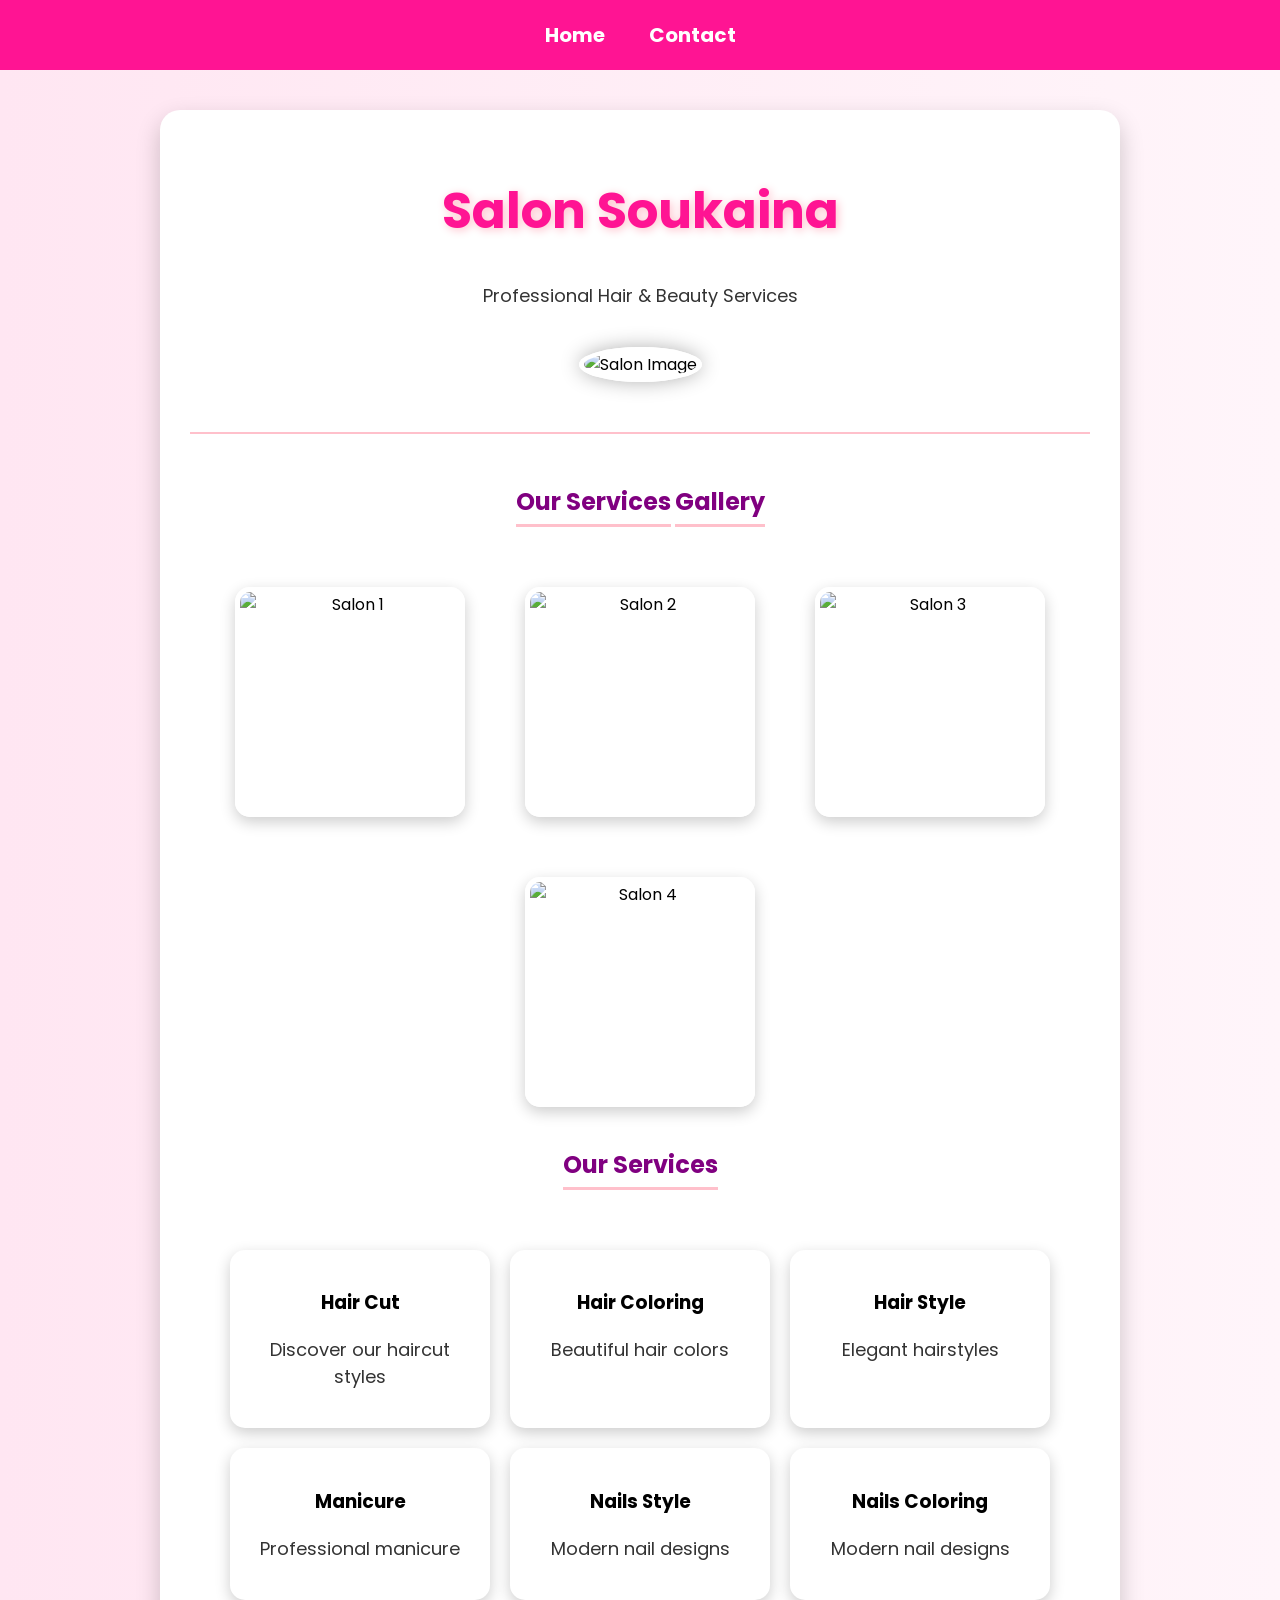
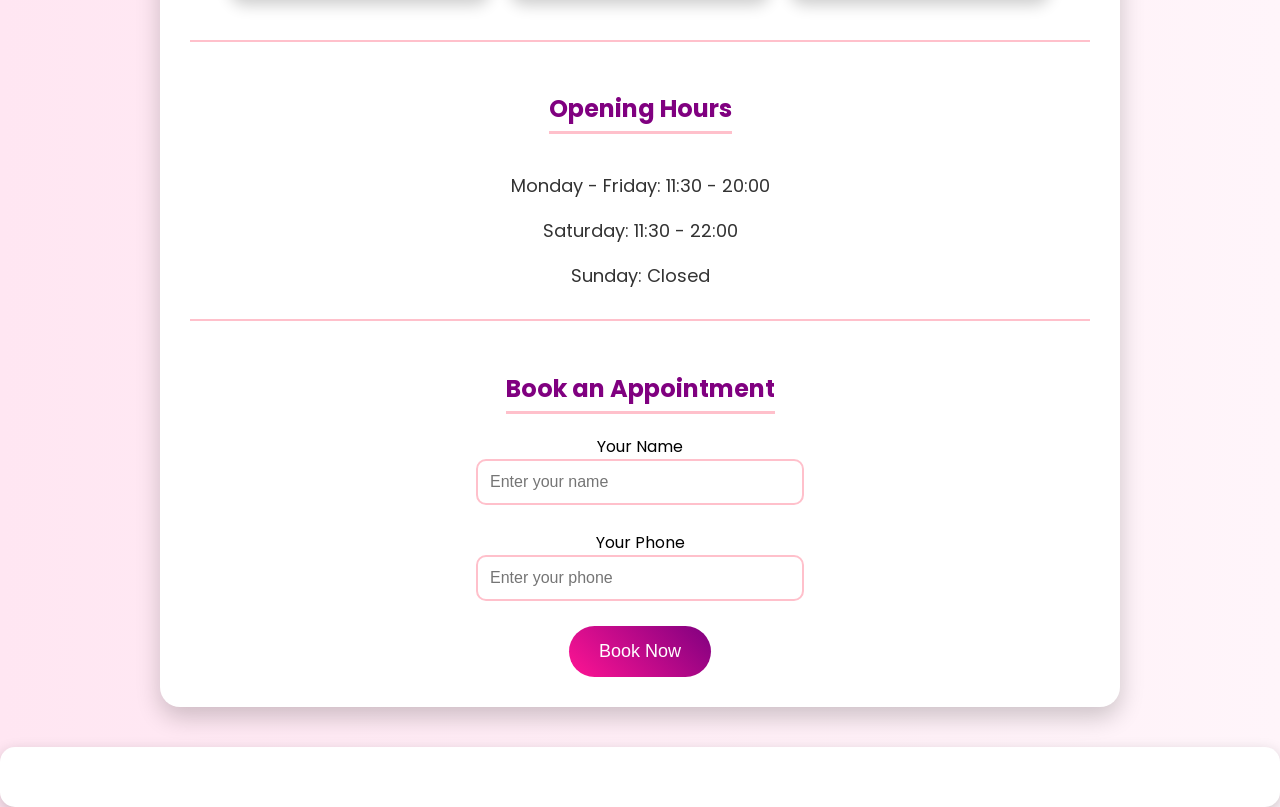
==== index.html @ 58561a9f "Add files via upload" ====
<!DOCTYPE html>
<html lang="en">
<head>
    <meta charset="UTF-8">
    <meta name="viewport" content="width=device-width, initial-scale=1.0">
    <title>Salon Soukaina</title>

    <link rel="stylesheet" href="style.css">

    <link rel="preconnect" href="https://fonts.googleapis.com">
    <link rel="preconnect" href="https://fonts.gstatic.com" crossorigin>
    <link href="https://fonts.googleapis.com/css2?family=Poppins:wght@300;400;700&display=swap" rel="stylesheet">
</head>

<body>

    <nav>
        <a href="#Home">Home</a>
        <a href="#contact">Contact</a>
    </nav>

    <div class="container">

        <h1>Salon Soukaina</h1>

        <p>Professional Hair & Beauty Services</p>

        <img src="salon.jpg" alt="Salon Image">

        <hr>

        <h2>Our Services</h2>

        <h2>Gallery</h2>

        <div class="gallery">
    <img src="images/salon1.jpg" alt="Salon 1">
    <img src="images/salon2.jpg" alt="Salon 2">
    <img src="images/salon3.jpg" alt="Salon 3">
    <img src="images/salon4.jpg" alt="Salon 4">
        </div>

<h2 id="services">Our Services</h2>

<div class="services">

<a href="haircut.html" class="card">
<h3>Hair Cut</h3>
<p>Discover our haircut styles</p>
</a>

<a href="coloring.html" class="card">
<h3>Hair Coloring</h3>
<p>Beautiful hair colors</p>
</a>

<a href="hairstyle.html" class="card">
<h3>Hair Style</h3>
<p>Elegant hairstyles</p>
</a>

<a href="manicure.html" class="card">
<h3>Manicure</h3>
<p>Professional manicure</p>
</a>

<a href="nails.html" class="card">
<h3>Nails Style</h3>
<p>Modern nail designs</p>
</a>

<a href="nails.html" class="card">
<h3>Nails Coloring</h3>
<p>Modern nail designs</p>
</a>

</div>

        <hr>

        <h2>Opening Hours</h2>

        <p>Monday - Friday: 11:30 - 20:00</p>
        <p>Saturday: 11:30 - 22:00</p>
        <p>Sunday: Closed</p>

        <hr>

        <h2>Book an Appointment</h2>

        <form>

            <label>Your Name</label><br>
            <input type="text" placeholder="Enter your name" required><br><br>

            <label>Your Phone</label><br>
            <input type="tel" placeholder="Enter your phone" required><br><br>

            <input type="submit" value="Book Now">

        </form>

    </div>

    <section id="contact">

    </div>

</body>
</html>
---- style.css ----
body{
    margin:0;
    background:linear-gradient(to right,#ffe6f2,#fff5fa);
    font-family:'Poppins',sans-serif;
    text-align:center;
}

nav{
    background:deeppink;
    padding:20px;
}

nav a{
    color:white;
    text-decoration:none;
    margin:20px;
    font-size:20px;
    font-weight:bold;
    transition:0.3s;
}

nav a:hover{
    color:yellow;
}

.container{
    width:80%;
    max-width:900px;
    margin:40px auto;
    background:white;
    padding:30px;
    border-radius:20px;
    box-shadow:0 10px 25px rgba(0,0,0,.2);
    animation:fade 1s ease;
}

h1{
    color:deeppink;
    font-size:50px;
    text-shadow:2px 2px 10px pink;
}

h2{
    color:purple;
    border-bottom:3px solid pink;
    display:inline-block;
    padding-bottom:5px;
}

p{
    color:#333;
    font-size:18px;
}

img{
    width:260px;
    border-radius:50%;
    border:5px solid white;
    box-shadow:0 0 20px rgba(0,0,0,.3);
    margin:20px;
}

input[type=text],
input[type=tel]{
    width:300px;
    padding:12px;
    border:2px solid pink;
    border-radius:10px;
    font-size:16px;
    outline:none;
    transition:.3s;
}

input[type=text]:focus,
input[type=tel]:focus{
    border-color:deeppink;
    box-shadow:0 0 12px pink;
}

input[type=submit]{
    background:linear-gradient(45deg,deeppink,purple);
    color:white;
    border:none;
    padding:15px 30px;
    border-radius:30px;
    font-size:18px;
    cursor:pointer;
    transition:.3s;
}

input[type=submit]:hover{
    transform:scale(1.08);
    box-shadow:0 0 20px hotpink;
}

footer{
    background:#222;
    color:white;
    padding:20px;
    margin-top:40px;
}

hr{
    border:0;
    height:2px;
    background:pink;
    margin:30px 0;
}

@keyframes fade{
    from{
        opacity:0;
        transform:translateY(30px);
    }
    to{
        opacity:1;
        transform:translateY(0);
    }
}

.gallery{
    display:flex;
    justify-content:center;
    flex-wrap:wrap;
    gap:20px;
    margin-top:20px;
}

.gallery img{
    width:220px;
    height:220px;
    object-fit:cover;
    border-radius:15px;
    box-shadow:0 5px 15px rgba(0,0,0,.2);
    transition:0.4s;
}

.gallery img:hover{
    transform:scale(1.08);
    box-shadow:0 10px 25px hotpink;
}

#contact{
    background:white;
    margin-top:40px;
    padding:30px;
    border-radius:15px;
    box-shadow:0 5px 15px rgba(0,0,0,.2);
}

#contact p{
    font-size:20px;
    margin:10px;
}

.services{
display:flex;
justify-content:center;
gap:20px;
flex-wrap:wrap;
margin:40px;
}

.card{
width:220px;
background:white;
padding:20px;
border-radius:15px;
text-decoration:none;
color:black;
box-shadow:0 5px 15px rgba(0,0,0,.2);
transition:.3s;
}

.card:hover{
background:deeppink;
color:white;
transform:scale(1.05);
}

.social{
    text-align:center;
    margin:30px 0;
}

.social a{
    display:inline-block;
    margin:10px;
    padding:12px 25px;
    color:white;
    text-decoration:none;
    font-size:18px;
    font-weight:bold;
    border-radius:30px;
    transition:0.3s;
}

.instagram{
    background:#E1306C;
}

.tiktok{
    background:#000;
}

.social a:hover{
    transform:scale(1.08);
    opacity:0.9;
}
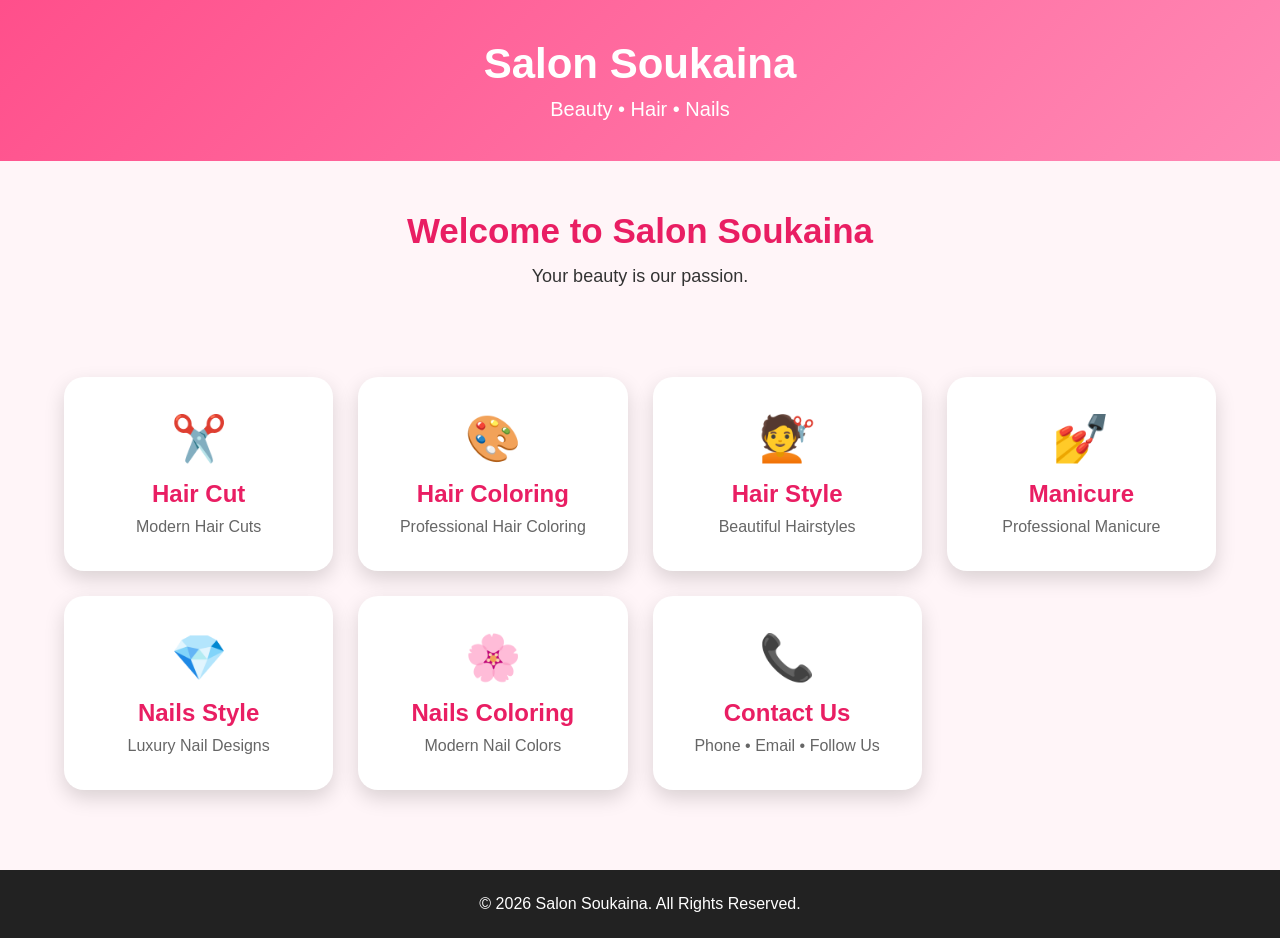
==== commit 7ef0e1d9: "Add files via upload" ====
--- a/index.html
+++ b/index.html
@@ -6,106 +6,69 @@
     <title>Salon Soukaina</title>
 
     <link rel="stylesheet" href="style.css">
-
-    <link rel="preconnect" href="https://fonts.googleapis.com">
-    <link rel="preconnect" href="https://fonts.gstatic.com" crossorigin>
-    <link href="https://fonts.googleapis.com/css2?family=Poppins:wght@300;400;700&display=swap" rel="stylesheet">
 </head>
 
 <body>
 
-    <nav>
-        <a href="#Home">Home</a>
-        <a href="#contact">Contact</a>
-    </nav>
+<header>
+    <h1>Salon Soukaina</h1>
+    <p>Beauty • Hair • Nails</p>
+</header>
 
-    <div class="container">
+<section class="hero">
+    <h2>Welcome to Salon Soukaina</h2>
+    <p>Your beauty is our passion.</p>
+</section>
 
-        <h1>Salon Soukaina</h1>
+<section class="services">
 
-        <p>Professional Hair & Beauty Services</p>
+    <a href="haircut.html" class="card">
+        ✂️
+        <h3>Hair Cut</h3>
+        <p>Modern Hair Cuts</p>
+    </a>
 
-        <img src="salon.jpg" alt="Salon Image">
+    <a href="coloring.html" class="card">
+        🎨
+        <h3>Hair Coloring</h3>
+        <p>Professional Hair Coloring</p>
+    </a>
 
-        <hr>
+    <a href="hairstyle.html" class="card">
+        💇
+        <h3>Hair Style</h3>
+        <p>Beautiful Hairstyles</p>
+    </a>
 
-        <h2>Our Services</h2>
+    <a href="manicure.html" class="card">
+        💅
+        <h3>Manicure</h3>
+        <p>Professional Manicure</p>
+    </a>
 
-        <h2>Gallery</h2>
+    <a href="nails.html" class="card">
+        💎
+        <h3>Nails Style</h3>
+        <p>Luxury Nail Designs</p>
+    </a>
 
-        <div class="gallery">
-    <img src="images/salon1.jpg" alt="Salon 1">
-    <img src="images/salon2.jpg" alt="Salon 2">
-    <img src="images/salon3.jpg" alt="Salon 3">
-    <img src="images/salon4.jpg" alt="Salon 4">
-        </div>
+    <a href="nailscoloring.html" class="card">
+        🌸
+        <h3>Nails Coloring</h3>
+        <p>Modern Nail Colors</p>
+    </a>
 
-<h2 id="services">Our Services</h2>
+    <a href="contact.html" class="card">
+        📞
+        <h3>Contact Us</h3>
+        <p>Phone • Email • Follow Us</p>
+    </a>
 
-<div class="services">
+</section>
 
-<a href="haircut.html" class="card">
-<h3>Hair Cut</h3>
-<p>Discover our haircut styles</p>
-</a>
-
-<a href="coloring.html" class="card">
-<h3>Hair Coloring</h3>
-<p>Beautiful hair colors</p>
-</a>
-
-<a href="hairstyle.html" class="card">
-<h3>Hair Style</h3>
-<p>Elegant hairstyles</p>
-</a>
-
-<a href="manicure.html" class="card">
-<h3>Manicure</h3>
-<p>Professional manicure</p>
-</a>
-
-<a href="nails.html" class="card">
-<h3>Nails Style</h3>
-<p>Modern nail designs</p>
-</a>
-
-<a href="nails.html" class="card">
-<h3>Nails Coloring</h3>
-<p>Modern nail designs</p>
-</a>
-
-</div>
-
-        <hr>
-
-        <h2>Opening Hours</h2>
-
-        <p>Monday - Friday: 11:30 - 20:00</p>
-        <p>Saturday: 11:30 - 22:00</p>
-        <p>Sunday: Closed</p>
-
-        <hr>
-
-        <h2>Book an Appointment</h2>
-
-        <form>
-
-            <label>Your Name</label><br>
-            <input type="text" placeholder="Enter your name" required><br><br>
-
-            <label>Your Phone</label><br>
-            <input type="tel" placeholder="Enter your phone" required><br><br>
-
-            <input type="submit" value="Book Now">
-
-        </form>
-
-    </div>
-
-    <section id="contact">
-
-    </div>
+<footer>
+    <p>© 2026 Salon Soukaina. All Rights Reserved.</p>
+</footer>
 
 </body>
-</html>
-    
+</html>
--- a/style.css
+++ b/style.css
@@ -1,209 +1,255 @@
+/* ===== RESET ===== */
+
+*{
+    margin:0;
+    padding:0;
+    box-sizing:border-box;
+}
+
+/* ===== BODY ===== */
+
 body{
-    margin:0;
-    background:linear-gradient(to right,#ffe6f2,#fff5fa);
-    font-family:'Poppins',sans-serif;
-    text-align:center;
-}
-
-nav{
-    background:deeppink;
-    padding:20px;
-}
-
-nav a{
+    font-family:Arial, Helvetica, sans-serif;
+    background:#fff5f8;
+    color:#333;
+}
+
+/* ===== HEADER ===== */
+
+header{
+    background:linear-gradient(135deg,#ff4f8b,#ff89b5);
     color:white;
+    text-align:center;
+    padding:40px 20px;
+}
+
+header h1{
+    font-size:42px;
+}
+
+header p{
+    margin-top:10px;
+    font-size:20px;
+}
+
+/* ===== HERO ===== */
+
+.hero{
+    text-align:center;
+    padding:50px 20px;
+}
+
+.hero h2{
+    color:#e91e63;
+    font-size:35px;
+    margin-bottom:15px;
+}
+
+.hero p{
+    font-size:18px;
+}
+
+/* ===== SERVICES ===== */
+
+.services{
+    width:90%;
+    max-width:1200px;
+    margin:auto;
+
+    display:grid;
+    grid-template-columns:repeat(auto-fit,minmax(250px,1fr));
+    gap:25px;
+
+    padding:40px 0;
+}
+
+/* ===== CARD ===== */
+
+.card{
+
+    background:white;
+
     text-decoration:none;
-    margin:20px;
-    font-size:20px;
-    font-weight:bold;
-    transition:0.3s;
-}
-
-nav a:hover{
-    color:yellow;
-}
-
-.container{
-    width:80%;
-    max-width:900px;
+
+    color:#333;
+
+    border-radius:20px;
+
+    padding:35px 20px;
+
+    text-align:center;
+
+    box-shadow:0 8px 20px rgba(0,0,0,.15);
+
+    transition:.35s;
+}
+
+.card:hover{
+
+    transform:translateY(-8px);
+
+    box-shadow:0 15px 30px rgba(0,0,0,.25);
+
+}
+
+.card h3{
+
+    margin-top:15px;
+
+    color:#e91e63;
+
+    font-size:24px;
+
+}
+
+.card p{
+
+    margin-top:10px;
+
+    color:#666;
+
+    font-size:16px;
+
+}
+
+/* Emoji */
+
+.card{
+
+    font-size:45px;
+
+}
+
+/* ===== BUTTON ===== */
+
+.button{
+
+    display:inline-block;
+
+    background:#e91e63;
+
+    color:white;
+
+    padding:15px 30px;
+
+    border-radius:10px;
+
+    text-decoration:none;
+
+    transition:.3s;
+
+}
+
+.button:hover{
+
+    background:#c2185b;
+
+}
+
+/* ===== FOOTER ===== */
+
+footer{
+
+    background:#222;
+
+    color:white;
+
+    text-align:center;
+
+    padding:25px;
+
+    margin-top:40px;
+
+}
+
+/* ===== GALLERY ===== */
+
+.gallery{
+
+    width:90%;
+
     margin:40px auto;
-    background:white;
-    padding:30px;
-    border-radius:20px;
-    box-shadow:0 10px 25px rgba(0,0,0,.2);
-    animation:fade 1s ease;
-}
-
-h1{
-    color:deeppink;
-    font-size:50px;
-    text-shadow:2px 2px 10px pink;
-}
-
-h2{
-    color:purple;
-    border-bottom:3px solid pink;
-    display:inline-block;
-    padding-bottom:5px;
-}
-
-p{
-    color:#333;
-    font-size:18px;
-}
-
-img{
-    width:260px;
-    border-radius:50%;
-    border:5px solid white;
-    box-shadow:0 0 20px rgba(0,0,0,.3);
-    margin:20px;
-}
-
-input[type=text],
-input[type=tel]{
-    width:300px;
-    padding:12px;
-    border:2px solid pink;
-    border-radius:10px;
-    font-size:16px;
-    outline:none;
+
+    display:grid;
+
+    grid-template-columns:repeat(auto-fit,minmax(250px,1fr));
+
+    gap:20px;
+
+}
+
+.gallery img{
+
+    width:100%;
+
+    height:280px;
+
+    object-fit:cover;
+
+    border-radius:15px;
+
+    box-shadow:0 5px 15px rgba(0,0,0,.2);
+
     transition:.3s;
-}
-
-input[type=text]:focus,
-input[type=tel]:focus{
-    border-color:deeppink;
-    box-shadow:0 0 12px pink;
-}
-
-input[type=submit]{
-    background:linear-gradient(45deg,deeppink,purple);
-    color:white;
-    border:none;
-    padding:15px 30px;
-    border-radius:30px;
-    font-size:18px;
-    cursor:pointer;
-    transition:.3s;
-}
-
-input[type=submit]:hover{
-    transform:scale(1.08);
-    box-shadow:0 0 20px hotpink;
-}
-
-footer{
-    background:#222;
-    color:white;
-    padding:20px;
-    margin-top:40px;
-}
-
-hr{
-    border:0;
-    height:2px;
-    background:pink;
-    margin:30px 0;
-}
-
-@keyframes fade{
-    from{
-        opacity:0;
-        transform:translateY(30px);
-    }
-    to{
-        opacity:1;
-        transform:translateY(0);
-    }
+
+}
+
+.gallery img:hover{
+
+    transform:scale(1.05);
+
+}
+
+/* ===== RESPONSIVE ===== */
+
+@media(max-width:768px){
+
+header h1{
+
+font-size:30px;
+
+}
+
+.hero h2{
+
+font-size:26px;
+
+}
+
+.hero p{
+
+font-size:16px;
+
+}
+
+.card{
+
+padding:25px 15px;
+
+}
+
+.card h3{
+
+font-size:20px;
+
+}
+
+.card{
+
+font-size:35px;
+
 }
 
 .gallery{
-    display:flex;
-    justify-content:center;
-    flex-wrap:wrap;
-    gap:20px;
-    margin-top:20px;
+
+grid-template-columns:1fr;
+
 }
 
 .gallery img{
-    width:220px;
-    height:220px;
-    object-fit:cover;
-    border-radius:15px;
-    box-shadow:0 5px 15px rgba(0,0,0,.2);
-    transition:0.4s;
-}
-
-.gallery img:hover{
-    transform:scale(1.08);
-    box-shadow:0 10px 25px hotpink;
-}
-
-#contact{
-    background:white;
-    margin-top:40px;
-    padding:30px;
-    border-radius:15px;
-    box-shadow:0 5px 15px rgba(0,0,0,.2);
-}
-
-#contact p{
-    font-size:20px;
-    margin:10px;
-}
-
-.services{
-display:flex;
-justify-content:center;
-gap:20px;
-flex-wrap:wrap;
-margin:40px;
-}
-
-.card{
-width:220px;
-background:white;
-padding:20px;
-border-radius:15px;
-text-decoration:none;
-color:black;
-box-shadow:0 5px 15px rgba(0,0,0,.2);
-transition:.3s;
-}
-
-.card:hover{
-background:deeppink;
-color:white;
-transform:scale(1.05);
-}
-
-.social{
-    text-align:center;
-    margin:30px 0;
-}
-
-.social a{
-    display:inline-block;
-    margin:10px;
-    padding:12px 25px;
-    color:white;
-    text-decoration:none;
-    font-size:18px;
-    font-weight:bold;
-    border-radius:30px;
-    transition:0.3s;
-}
-
-.instagram{
-    background:#E1306C;
-}
-
-.tiktok{
-    background:#000;
-}
-
-.social a:hover{
-    transform:scale(1.08);
-    opacity:0.9;
-}
+
+height:230px;
+
+}
+
+}
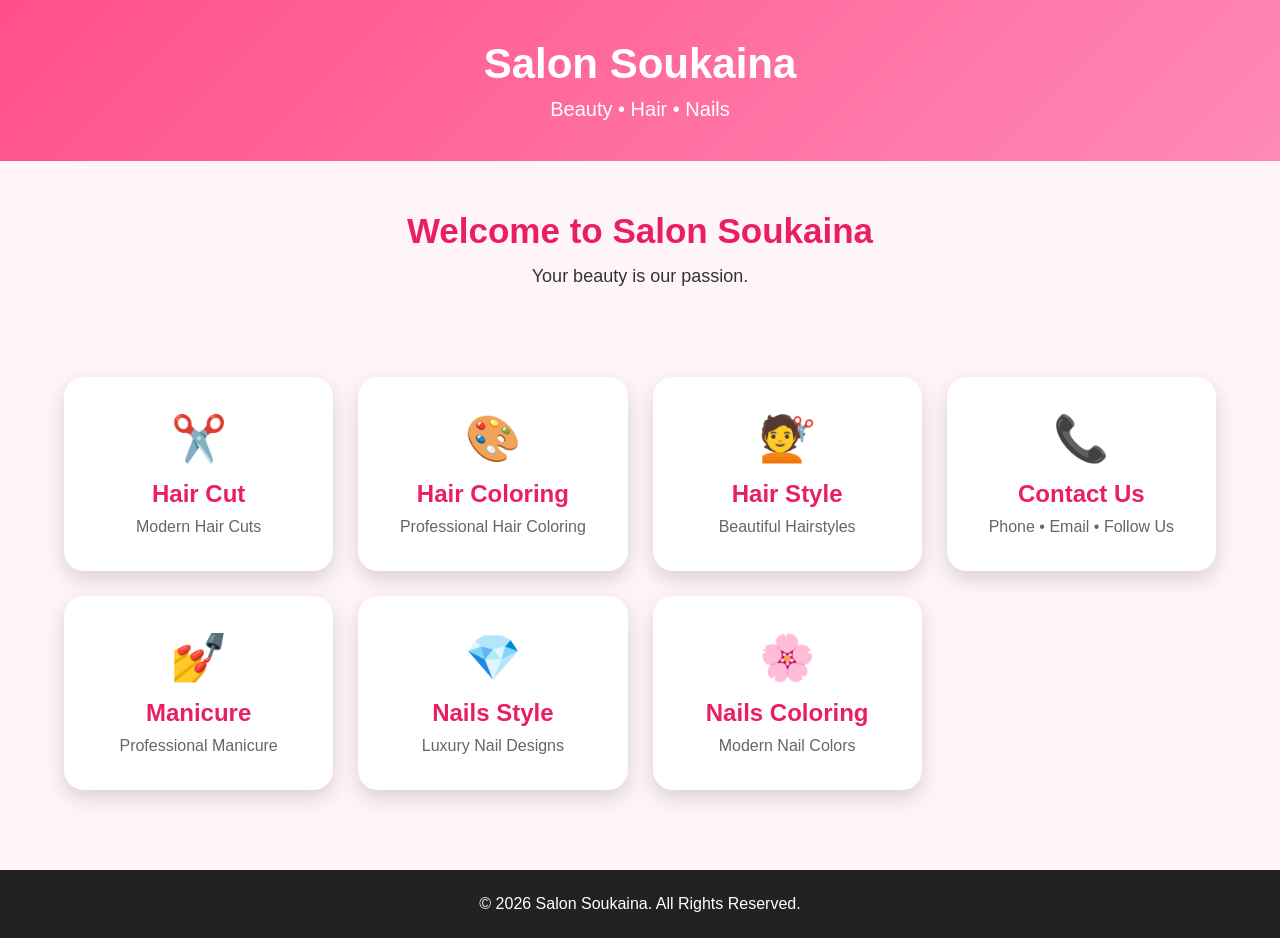
==== commit 2250c1f6: "Add files via upload" ====
--- a/index.html
+++ b/index.html
@@ -1,11 +1,11 @@
 <!DOCTYPE html>
 <html lang="en">
 <head>
-    <meta charset="UTF-8">
-    <meta name="viewport" content="width=device-width, initial-scale=1.0">
-    <title>Salon Soukaina</title>
+<meta charset="UTF-8">
+<meta name="viewport" content="width=device-width, initial-scale=1.0">
+<title>Salon Soukaina</title>
 
-    <link rel="stylesheet" href="style.css">
+<link rel="stylesheet" href="style.css">
 </head>
 
 <body>
@@ -22,47 +22,47 @@
 
 <section class="services">
 
-    <a href="haircut.html" class="card">
-        ✂️
-        <h3>Hair Cut</h3>
-        <p>Modern Hair Cuts</p>
-    </a>
+<a href="haircut.html" class="card">
+    ✂️
+    <h3>Hair Cut</h3>
+    <p>Modern Hair Cuts</p>
+</a>
 
-    <a href="coloring.html" class="card">
-        🎨
-        <h3>Hair Coloring</h3>
-        <p>Professional Hair Coloring</p>
-    </a>
+<a href="coloring.html" class="card">
+    🎨
+    <h3>Hair Coloring</h3>
+    <p>Professional Hair Coloring</p>
+</a>
 
-    <a href="hairstyle.html" class="card">
-        💇
-        <h3>Hair Style</h3>
-        <p>Beautiful Hairstyles</p>
-    </a>
+<a href="hairstyle.html" class="card">
+    💇
+    <h3>Hair Style</h3>
+    <p>Beautiful Hairstyles</p>
+</a>
 
-    <a href="manicure.html" class="card">
-        💅
-        <h3>Manicure</h3>
-        <p>Professional Manicure</p>
-    </a>
+<a href="contact.html" class="card">
+    📞
+    <h3>Contact Us</h3>
+    <p>Phone • Email • Follow Us</p>
+</a>
 
-    <a href="nails.html" class="card">
-        💎
-        <h3>Nails Style</h3>
-        <p>Luxury Nail Designs</p>
-    </a>
+<a href="manicure.html" class="card">
+    💅
+    <h3>Manicure</h3>
+    <p>Professional Manicure</p>
+</a>
 
-    <a href="nailscoloring.html" class="card">
-        🌸
-        <h3>Nails Coloring</h3>
-        <p>Modern Nail Colors</p>
-    </a>
+<a href="nails.html" class="card">
+    💎
+    <h3>Nails Style</h3>
+    <p>Luxury Nail Designs</p>
+</a>
 
-    <a href="contact.html" class="card">
-        📞
-        <h3>Contact Us</h3>
-        <p>Phone • Email • Follow Us</p>
-    </a>
+<a href="nailscoloring.html" class="card">
+    🌸
+    <h3>Nails Coloring</h3>
+    <p>Modern Nail Colors</p>
+</a>
 
 </section>
 
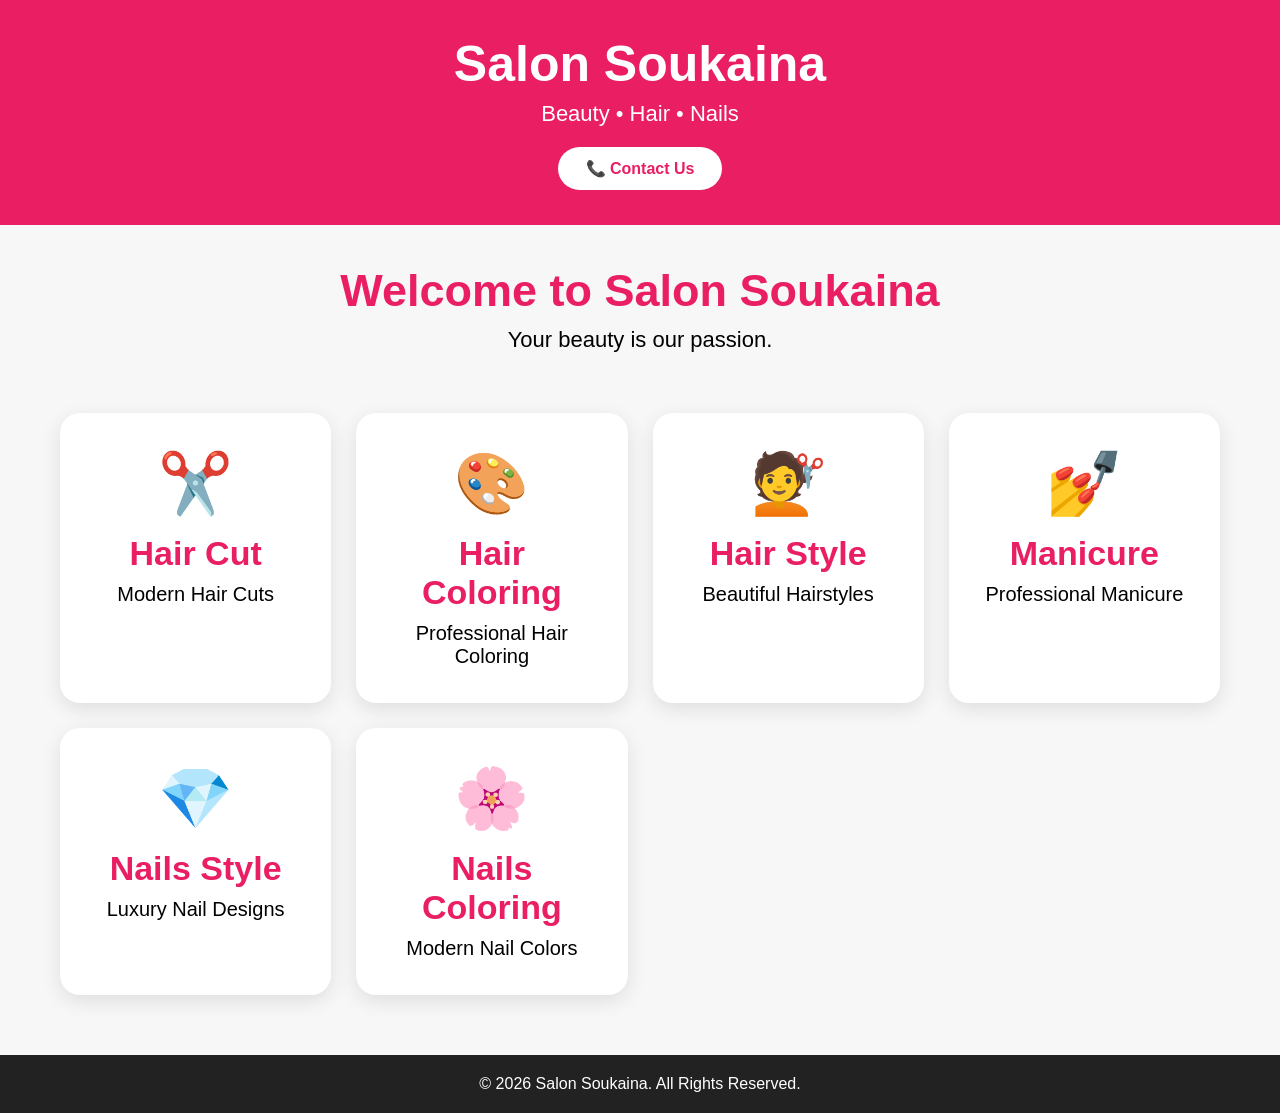
==== commit 03f5538e: "Add files via upload" ====
--- a/index.html
+++ b/index.html
@@ -3,71 +3,211 @@
 <head>
 <meta charset="UTF-8">
 <meta name="viewport" content="width=device-width, initial-scale=1.0">
+
 <title>Salon Soukaina</title>
 
-<link rel="stylesheet" href="style.css">
+<style>
+
+*{
+margin:0;
+padding:0;
+box-sizing:border-box;
+font-family:Arial,sans-serif;
+}
+
+body{
+background:#f7f7f7;
+}
+
+header{
+background:#e91e63;
+color:white;
+text-align:center;
+padding:35px 20px;
+}
+
+header h1{
+font-size:50px;
+}
+
+header p{
+font-size:22px;
+margin-top:8px;
+}
+
+.contact-btn{
+display:inline-block;
+margin-top:20px;
+padding:12px 28px;
+background:white;
+color:#e91e63;
+text-decoration:none;
+font-weight:bold;
+border-radius:30px;
+transition:.3s;
+}
+
+.contact-btn:hover{
+background:#ffe4ef;
+}
+
+.welcome{
+text-align:center;
+padding:40px 20px;
+}
+
+.welcome h2{
+font-size:45px;
+color:#e91e63;
+}
+
+.welcome p{
+margin-top:10px;
+font-size:22px;
+}
+
+.services{
+max-width:1200px;
+margin:auto;
+padding:20px;
+
+display:grid;
+grid-template-columns:repeat(auto-fit,minmax(250px,1fr));
+gap:25px;
+}
+
+.card{
+background:white;
+border-radius:20px;
+padding:35px;
+text-align:center;
+text-decoration:none;
+color:black;
+box-shadow:0 6px 20px rgba(0,0,0,.1);
+transition:.3s;
+}
+
+.card:hover{
+transform:translateY(-8px);
+}
+
+.icon{
+font-size:60px;
+margin-bottom:15px;
+}
+
+.card h3{
+color:#e91e63;
+font-size:34px;
+}
+
+.card p{
+margin-top:10px;
+font-size:20px;
+}
+
+footer{
+margin-top:40px;
+background:#222;
+color:white;
+text-align:center;
+padding:20px;
+}
+
+@media(max-width:700px){
+
+header h1{
+font-size:35px;
+}
+
+header p{
+font-size:18px;
+}
+
+.welcome h2{
+font-size:30px;
+}
+
+.card h3{
+font-size:25px;
+}
+
+.card p{
+font-size:17px;
+}
+
+}
+
+</style>
+
 </head>
 
 <body>
 
 <header>
-    <h1>Salon Soukaina</h1>
-    <p>Beauty • Hair • Nails</p>
+
+<h1>Salon Soukaina</h1>
+
+<p>Beauty • Hair • Nails</p>
+
+<a href="contact.html" class="contact-btn">
+📞 Contact Us
+</a>
+
 </header>
 
-<section class="hero">
-    <h2>Welcome to Salon Soukaina</h2>
-    <p>Your beauty is our passion.</p>
+<section class="welcome">
+
+<h2>Welcome to Salon Soukaina</h2>
+
+<p>Your beauty is our passion.</p>
+
 </section>
 
 <section class="services">
 
 <a href="haircut.html" class="card">
-    ✂️
-    <h3>Hair Cut</h3>
-    <p>Modern Hair Cuts</p>
+<div class="icon">✂️</div>
+<h3>Hair Cut</h3>
+<p>Modern Hair Cuts</p>
 </a>
 
 <a href="coloring.html" class="card">
-    🎨
-    <h3>Hair Coloring</h3>
-    <p>Professional Hair Coloring</p>
+<div class="icon">🎨</div>
+<h3>Hair Coloring</h3>
+<p>Professional Hair Coloring</p>
 </a>
 
 <a href="hairstyle.html" class="card">
-    💇
-    <h3>Hair Style</h3>
-    <p>Beautiful Hairstyles</p>
-</a>
-
-<a href="contact.html" class="card">
-    📞
-    <h3>Contact Us</h3>
-    <p>Phone • Email • Follow Us</p>
+<div class="icon">💇</div>
+<h3>Hair Style</h3>
+<p>Beautiful Hairstyles</p>
 </a>
 
 <a href="manicure.html" class="card">
-    💅
-    <h3>Manicure</h3>
-    <p>Professional Manicure</p>
+<div class="icon">💅</div>
+<h3>Manicure</h3>
+<p>Professional Manicure</p>
 </a>
 
 <a href="nails.html" class="card">
-    💎
-    <h3>Nails Style</h3>
-    <p>Luxury Nail Designs</p>
+<div class="icon">💎</div>
+<h3>Nails Style</h3>
+<p>Luxury Nail Designs</p>
 </a>
 
 <a href="nailscoloring.html" class="card">
-    🌸
-    <h3>Nails Coloring</h3>
-    <p>Modern Nail Colors</p>
+<div class="icon">🌸</div>
+<h3>Nails Coloring</h3>
+<p>Modern Nail Colors</p>
 </a>
 
 </section>
 
 <footer>
-    <p>© 2026 Salon Soukaina. All Rights Reserved.</p>
+
+© 2026 Salon Soukaina. All Rights Reserved.
+
 </footer>
 
 </body>
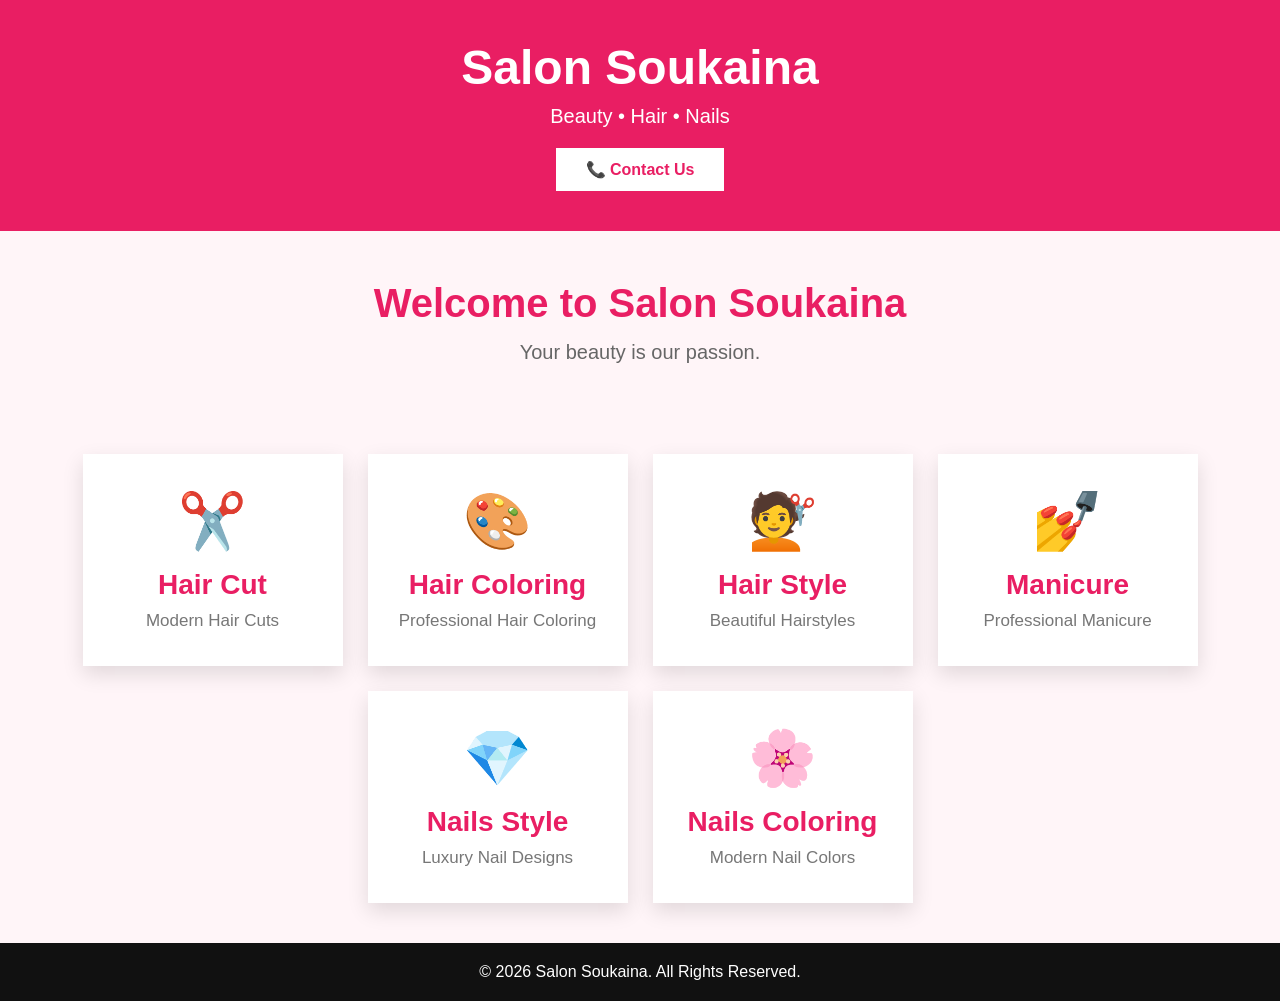
==== commit 4ddbf0d6: "Add files via upload" ====
--- a/index.html
+++ b/index.html
@@ -1,212 +1,78 @@
 <!DOCTYPE html>
 <html lang="en">
 <head>
-<meta charset="UTF-8">
-<meta name="viewport" content="width=device-width, initial-scale=1.0">
+    <meta charset="UTF-8">
+    <meta name="viewport" content="width=device-width, initial-scale=1.0">
+    <title>Salon Soukaina</title>
 
-<title>Salon Soukaina</title>
-
-<style>
-
-*{
-margin:0;
-padding:0;
-box-sizing:border-box;
-font-family:Arial,sans-serif;
-}
-
-body{
-background:#f7f7f7;
-}
-
-header{
-background:#e91e63;
-color:white;
-text-align:center;
-padding:35px 20px;
-}
-
-header h1{
-font-size:50px;
-}
-
-header p{
-font-size:22px;
-margin-top:8px;
-}
-
-.contact-btn{
-display:inline-block;
-margin-top:20px;
-padding:12px 28px;
-background:white;
-color:#e91e63;
-text-decoration:none;
-font-weight:bold;
-border-radius:30px;
-transition:.3s;
-}
-
-.contact-btn:hover{
-background:#ffe4ef;
-}
-
-.welcome{
-text-align:center;
-padding:40px 20px;
-}
-
-.welcome h2{
-font-size:45px;
-color:#e91e63;
-}
-
-.welcome p{
-margin-top:10px;
-font-size:22px;
-}
-
-.services{
-max-width:1200px;
-margin:auto;
-padding:20px;
-
-display:grid;
-grid-template-columns:repeat(auto-fit,minmax(250px,1fr));
-gap:25px;
-}
-
-.card{
-background:white;
-border-radius:20px;
-padding:35px;
-text-align:center;
-text-decoration:none;
-color:black;
-box-shadow:0 6px 20px rgba(0,0,0,.1);
-transition:.3s;
-}
-
-.card:hover{
-transform:translateY(-8px);
-}
-
-.icon{
-font-size:60px;
-margin-bottom:15px;
-}
-
-.card h3{
-color:#e91e63;
-font-size:34px;
-}
-
-.card p{
-margin-top:10px;
-font-size:20px;
-}
-
-footer{
-margin-top:40px;
-background:#222;
-color:white;
-text-align:center;
-padding:20px;
-}
-
-@media(max-width:700px){
-
-header h1{
-font-size:35px;
-}
-
-header p{
-font-size:18px;
-}
-
-.welcome h2{
-font-size:30px;
-}
-
-.card h3{
-font-size:25px;
-}
-
-.card p{
-font-size:17px;
-}
-
-}
-
-</style>
-
+    <link rel="stylesheet" href="style.css">
 </head>
 
 <body>
 
 <header>
 
-<h1>Salon Soukaina</h1>
+    <h1>Salon Soukaina</h1>
 
-<p>Beauty • Hair • Nails</p>
+    <p>Beauty • Hair • Nails</p>
 
-<a href="contact.html" class="contact-btn">
-📞 Contact Us
-</a>
+    <a href="contact.html" class="contact-btn">
+        📞 Contact Us
+    </a>
 
 </header>
 
-<section class="welcome">
+<section class="hero">
 
-<h2>Welcome to Salon Soukaina</h2>
+    <h2>Welcome to Salon Soukaina</h2>
 
-<p>Your beauty is our passion.</p>
+    <p>Your beauty is our passion.</p>
 
 </section>
 
 <section class="services">
 
-<a href="haircut.html" class="card">
-<div class="icon">✂️</div>
-<h3>Hair Cut</h3>
-<p>Modern Hair Cuts</p>
-</a>
+    <a href="haircut.html" class="card">
+        <div class="icon">✂️</div>
+        <h3>Hair Cut</h3>
+        <p>Modern Hair Cuts</p>
+    </a>
 
-<a href="coloring.html" class="card">
-<div class="icon">🎨</div>
-<h3>Hair Coloring</h3>
-<p>Professional Hair Coloring</p>
-</a>
+    <a href="coloring.html" class="card">
+        <div class="icon">🎨</div>
+        <h3>Hair Coloring</h3>
+        <p>Professional Hair Coloring</p>
+    </a>
 
-<a href="hairstyle.html" class="card">
-<div class="icon">💇</div>
-<h3>Hair Style</h3>
-<p>Beautiful Hairstyles</p>
-</a>
+    <a href="hairstyle.html" class="card">
+        <div class="icon">💇</div>
+        <h3>Hair Style</h3>
+        <p>Beautiful Hairstyles</p>
+    </a>
 
-<a href="manicure.html" class="card">
-<div class="icon">💅</div>
-<h3>Manicure</h3>
-<p>Professional Manicure</p>
-</a>
+    <a href="manicure.html" class="card">
+        <div class="icon">💅</div>
+        <h3>Manicure</h3>
+        <p>Professional Manicure</p>
+    </a>
 
-<a href="nails.html" class="card">
-<div class="icon">💎</div>
-<h3>Nails Style</h3>
-<p>Luxury Nail Designs</p>
-</a>
+    <a href="nails.html" class="card">
+        <div class="icon">💎</div>
+        <h3>Nails Style</h3>
+        <p>Luxury Nail Designs</p>
+    </a>
 
-<a href="nailscoloring.html" class="card">
-<div class="icon">🌸</div>
-<h3>Nails Coloring</h3>
-<p>Modern Nail Colors</p>
-</a>
+    <a href="nailscoloring.html" class="card">
+        <div class="icon">🌸</div>
+        <h3>Nails Coloring</h3>
+        <p>Modern Nail Colors</p>
+    </a>
 
 </section>
 
 <footer>
 
-© 2026 Salon Soukaina. All Rights Reserved.
+    <p>© 2026 Salon Soukaina. All Rights Reserved.</p>
 
 </footer>
 
--- a/style.css
+++ b/style.css
@@ -0,0 +1,298 @@
+/* =========================
+   RESET
+========================= */
+
+*{
+    margin:0;
+    padding:0;
+    box-sizing:border-box;
+}
+
+html,body{
+    width:100%;
+    overflow-x:hidden;
+}
+
+body{
+    font-family:Arial,sans-serif;
+    background:#fff5f8;
+    color:#333;
+}
+
+/* =========================
+   HEADER
+========================= */
+
+header{
+    width:100%;
+    background:#e91e63;
+    color:white;
+    text-align:center;
+    padding:40px 20px;
+}
+
+header h1{
+    font-size:48px;
+    margin-bottom:10px;
+}
+
+header p{
+    font-size:20px;
+}
+
+/* =========================
+   CONTACT BUTTON
+========================= */
+
+.contact-btn{
+    display:inline-block;
+    margin-top:20px;
+    padding:12px 30px;
+    background:white;
+    color:#e91e63;
+    text-decoration:none;
+    font-weight:bold;
+    transition:.3s;
+}
+
+.contact-btn:hover{
+    background:#ffe5ef;
+}
+
+/* =========================
+   HERO
+========================= */
+
+.hero{
+    text-align:center;
+    padding:50px 20px;
+}
+
+.hero h2{
+    color:#e91e63;
+    font-size:40px;
+    margin-bottom:15px;
+}
+
+.hero p{
+    color:#666;
+    font-size:20px;
+}
+
+/* =========================
+   SERVICES
+========================= */
+
+.services{
+
+    width:90%;
+
+    max-width:1200px;
+
+    margin:40px auto;
+
+    display:flex;
+
+    flex-wrap:wrap;
+
+    justify-content:center;
+
+    gap:25px;
+
+}
+
+/* =========================
+   CARD
+========================= */
+
+.card{
+
+    width:260px;
+
+    background:white;
+
+    text-align:center;
+
+    text-decoration:none;
+
+    color:#333;
+
+    padding:35px 20px;
+
+    box-shadow:0 8px 20px rgba(0,0,0,.12);
+
+    transition:.3s;
+
+}
+
+.card:hover{
+
+    transform:translateY(-8px);
+
+}
+
+.icon{
+
+    font-size:55px;
+
+    margin-bottom:15px;
+
+}
+
+.card h3{
+
+    color:#e91e63;
+
+    margin-bottom:10px;
+
+    font-size:28px;
+
+}
+
+.card p{
+
+    color:#777;
+
+    font-size:17px;
+
+}
+
+/* =========================
+   FOOTER
+========================= */
+
+footer{
+
+    margin-top:40px;
+
+    background:#111;
+
+    color:white;
+
+    text-align:center;
+
+    padding:20px;
+
+}
+
+/* =========================
+   TABLET
+========================= */
+
+@media(max-width:900px){
+
+header h1{
+
+font-size:36px;
+
+}
+
+.hero h2{
+
+font-size:30px;
+
+}
+
+.card{
+
+width:220px;
+
+}
+
+}
+
+/* =========================
+   PHONE
+========================= */
+
+@media(max-width:768px){
+
+header{
+
+padding:30px 15px;
+
+}
+
+header h1{
+
+font-size:30px;
+
+}
+
+header p{
+
+font-size:17px;
+
+}
+
+.contact-btn{
+
+width:90%;
+
+max-width:260px;
+
+}
+
+.hero{
+
+padding:35px 15px;
+
+}
+
+.hero h2{
+
+font-size:28px;
+
+}
+
+.hero p{
+
+font-size:16px;
+
+}
+
+.services{
+
+display:grid;
+
+grid-template-columns:1fr;
+
+gap:18px;
+
+width:92%;
+
+}
+
+.card{
+
+width:100%;
+
+padding:28px 18px;
+
+}
+
+.icon{
+
+font-size:45px;
+
+}
+
+.card h3{
+
+font-size:24px;
+
+}
+
+.card p{
+
+font-size:15px;
+
+}
+
+footer{
+
+font-size:14px;
+
+}
+
+}
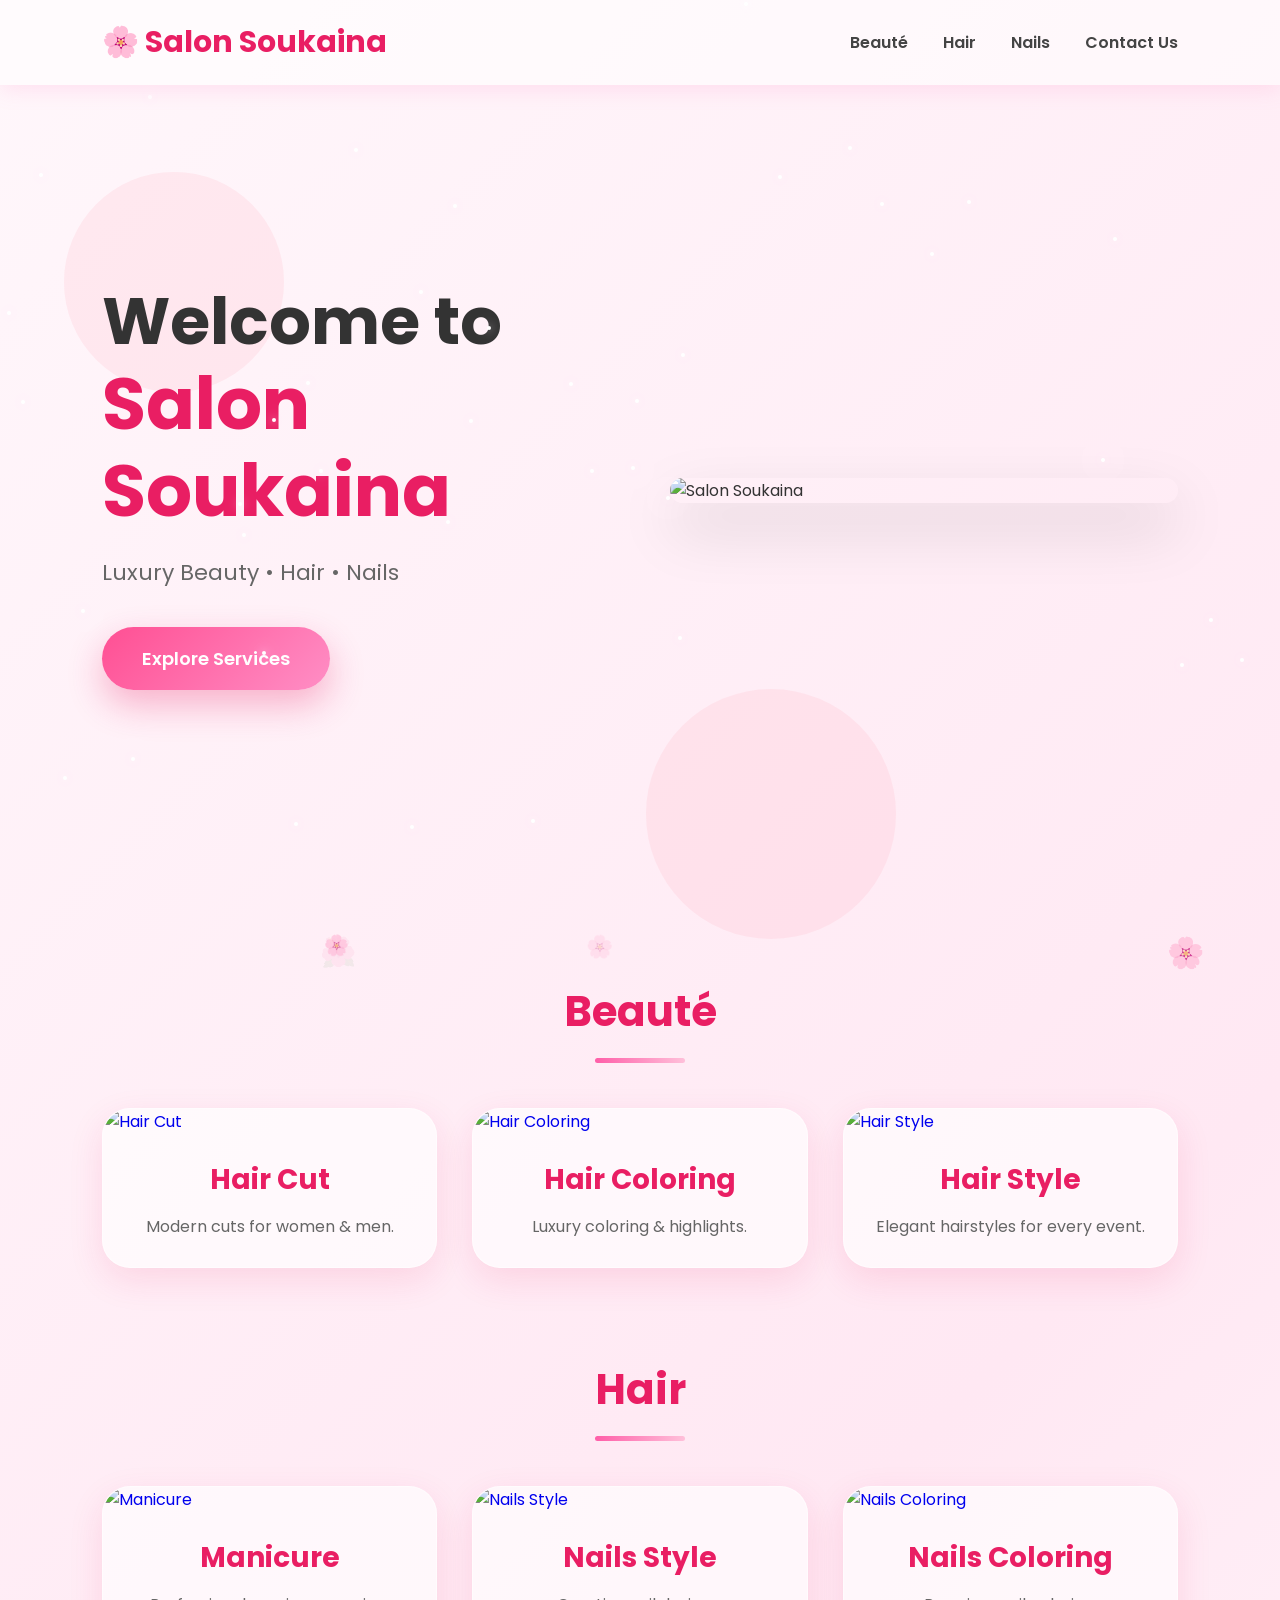
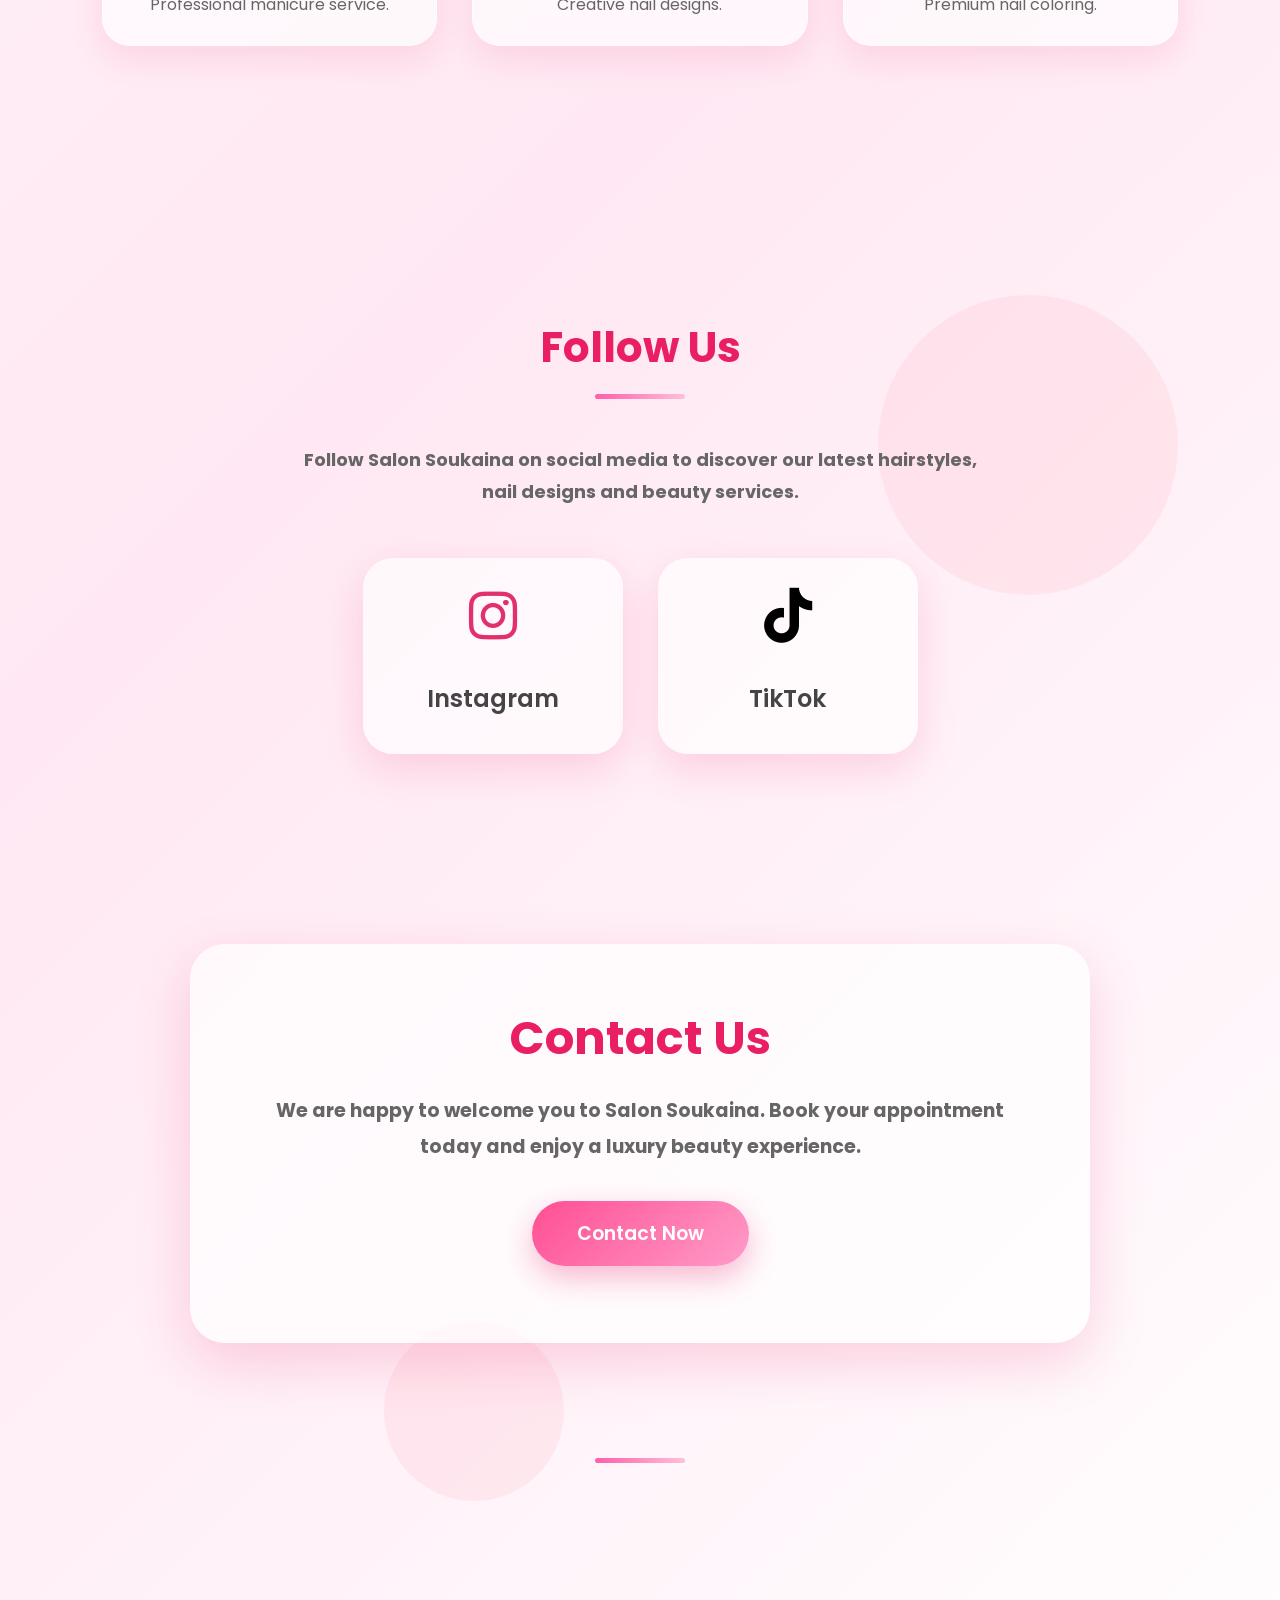
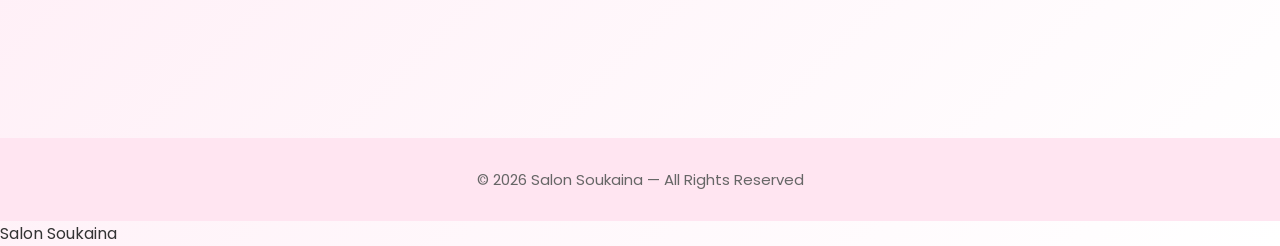
==== commit 1f281855: "Add files via upload" ====
--- a/index.html
+++ b/index.html
@@ -1,80 +1,322 @@
 <!DOCTYPE html>
 <html lang="en">
+
 <head>
-    <meta charset="UTF-8">
-    <meta name="viewport" content="width=device-width, initial-scale=1.0">
-    <title>Salon Soukaina</title>
-
-    <link rel="stylesheet" href="style.css">
+
+<meta charset="UTF-8">
+
+<meta name="viewport" content="width=device-width, initial-scale=1.0">
+
+<title>Salon Soukaina</title>
+
+<link rel="stylesheet" href="style.css">
+
+<link rel="preconnect" href="https://fonts.googleapis.com">
+
+<link rel="preconnect" href="https://fonts.gstatic.com" crossorigin>
+
+<link href="https://fonts.googleapis.com/css2?family=Poppins:wght@300;400;500;600;700&display=swap" rel="stylesheet">
+
+<link rel="stylesheet"
+href="https://cdnjs.cloudflare.com/ajax/libs/font-awesome/6.7.2/css/all.min.css">
+
 </head>
 
 <body>
 
+<div class="background-animation">
+
+<div class="circle c1"></div>
+
+<div class="circle c2"></div>
+
+<div class="circle c3"></div>
+
+<div class="circle c4"></div>
+
+</div>
+
 <header>
 
-    <h1>Salon Soukaina</h1>
-
-    <p>Beauty • Hair • Nails</p>
-
-    <a href="contact.html" class="contact-btn">
-        📞 Contact Us
-    </a>
+<nav class="navbar">
+
+<div class="logo">
+
+🌸 Salon Soukaina
+
+</div>
+
+<ul class="menu">
+
+<li><a href="#beauty">Beauté</a></li>
+
+<li><a href="#hair">Hair</a></li>
+
+<li><a href="#nails">Nails</a></li>
+
+<li><a href="contact.html">Contact Us</a></li>
+
+</ul>
+
+<div class="menu-btn">
+
+<i class="fa-solid fa-bars"></i>
+
+</div>
+
+</nav>
+
+<section class="hero">
+
+<div class="hero-content">
+
+<h1>
+
+Welcome to
+
+<span>Salon Soukaina</span>
+
+</h1>
+
+<p>
+
+Luxury Beauty • Hair • Nails
+
+</p>
+
+<a href="#services" class="hero-button">
+
+Explore Services
+
+</a>
+
+</div>
+
+<div class="hero-image">
+
+<img src="images/hero.jpg" alt="Salon Soukaina">
+
+</div>
+
+</section>
 
 </header>
 
-<section class="hero">
-
-    <h2>Welcome to Salon Soukaina</h2>
-
-    <p>Your beauty is our passion.</p>
-
-</section>
-
-<section class="services">
-
-    <a href="haircut.html" class="card">
-        <div class="icon">✂️</div>
-        <h3>Hair Cut</h3>
-        <p>Modern Hair Cuts</p>
-    </a>
-
-    <a href="coloring.html" class="card">
-        <div class="icon">🎨</div>
-        <h3>Hair Coloring</h3>
-        <p>Professional Hair Coloring</p>
-    </a>
-
-    <a href="hairstyle.html" class="card">
-        <div class="icon">💇</div>
-        <h3>Hair Style</h3>
-        <p>Beautiful Hairstyles</p>
-    </a>
-
-    <a href="manicure.html" class="card">
-        <div class="icon">💅</div>
-        <h3>Manicure</h3>
-        <p>Professional Manicure</p>
-    </a>
-
-    <a href="nails.html" class="card">
-        <div class="icon">💎</div>
-        <h3>Nails Style</h3>
-        <p>Luxury Nail Designs</p>
-    </a>
-
-    <a href="nailscoloring.html" class="card">
-        <div class="icon">🌸</div>
-        <h3>Nails Coloring</h3>
-        <p>Modern Nail Colors</p>
-    </a>
-
-</section>
+<main id="services">
+
+<!-- BEAUTÉ -->
+
+<section id="beauty" class="category">
+
+<h2 class="section-title">
+
+Beauté
+
+</h2>
+
+<div class="cards">
+
+<a href="hair-cut.html" class="card">
+
+<img src="images/hair-cut.jpg" alt="Hair Cut">
+
+<div class="card-content">
+
+<h3>Hair Cut</h3>
+
+<p>Modern cuts for women & men.</p>
+
+</div>
+
+</a>
+
+<a href="hair-coloring.html" class="card">
+
+<img src="images/hair-coloring.jpg" alt="Hair Coloring">
+
+<div class="card-content">
+
+<h3>Hair Coloring</h3>
+
+<p>Luxury coloring & highlights.</p>
+
+</div>
+
+</a>
+
+<a href="hair-style.html" class="card">
+
+<img src="images/hair-style.jpg" alt="Hair Style">
+
+<div class="card-content">
+
+<h3>Hair Style</h3>
+
+<p>Elegant hairstyles for every event.</p>
+
+</div>
+
+</a>
+
+</div>
+
+</section>
+
+<!-- HAIR -->
+
+<section id="hair" class="category">
+
+<h2 class="section-title">
+
+Hair
+
+</h2>
+
+<div class="cards">
+
+<a href="manicure.html" class="card">
+
+<img src="images/manicure.jpg" alt="Manicure">
+
+<div class="card-content">
+
+<h3>Manicure</h3>
+
+<p>Professional manicure service.</p>
+
+</div>
+
+</a>
+
+<a href="nails-style.html" class="card">
+
+<img src="images/nails-style.jpg" alt="Nails Style">
+
+<div class="card-content">
+
+<h3>Nails Style</h3>
+
+<p>Creative nail designs.</p>
+
+</div>
+
+</a>
+
+<a href="nails-coloring.html" class="card">
+
+<img src="images/nails-coloring.jpg" alt="Nails Coloring">
+
+<div class="card-content">
+
+<h3>Nails Coloring</h3>
+
+<p>Premium nail coloring.</p>
+
+</div>
+
+</a>
+
+</div>
+
+</section>
+
+<!-- FOLLOW US -->
+
+<section class="follow-section">
+
+<h2 class="section-title">
+
+
+<!-- FOLLOW US -->
+
+<section class="follow-section">
+
+<h2 class="section-title">
+
+Follow Us
+
+</h2>
+
+<p class="follow-text">
+
+Follow Salon Soukaina on social media to discover our latest hairstyles, nail designs and beauty services.
+
+</p>
+
+<div class="social-container">
+
+<a href="https://instagram.com/salonsoukaina1"
+
+target="_blank"
+
+class="social-card instagram">
+
+<i class="fab fa-instagram"></i>
+
+<span>Instagram</span>
+
+</a>
+
+<a href="https://tiktok.com/@1salonsoukaina"
+
+target="_blank"
+
+class="social-card tiktok">
+
+<i class="fab fa-tiktok"></i>
+
+<span>TikTok</span>
+
+</a>
+
+</div>
+
+</section>
+
+<!-- CONTACT -->
+
+<section class="contact-home">
+
+<div class="contact-box">
+
+<h2>
+
+Contact Us
+
+</h2>
+
+<p>
+
+We are happy to welcome you to Salon Soukaina.
+
+Book your appointment today and enjoy a luxury beauty experience.
+
+</p>
+
+<a href="contact.html" class="contact-button">
+
+Contact Now
+
+</a>
+
+</div>
+
+</section>
+
+</main>
 
 <footer>
 
-    <p>© 2026 Salon Soukaina. All Rights Reserved.</p>
+<p>
+
+© 2026 Salon Soukaina — All Rights Reserved
+
+</p>
 
 </footer>
 
+<script src="script.js"></script>
+
 </body>
+
 </html>
--- a/style.css
+++ b/style.css
@@ -1,298 +1,1022 @@
-/* =========================
-   RESET
-========================= */
+/* ===========================
+   SALON SOUKAINA
+   STYLE.CSS - PART 1
+=========================== */
 
 *{
-    margin:0;
-    padding:0;
-    box-sizing:border-box;
-}
-
-html,body{
-    width:100%;
-    overflow-x:hidden;
+margin:0;
+padding:0;
+box-sizing:border-box;
+}
+
+html{
+scroll-behavior:smooth;
 }
 
 body{
-    font-family:Arial,sans-serif;
-    background:#fff5f8;
-    color:#333;
-}
-
-/* =========================
-   HEADER
-========================= */
+
+font-family:'Poppins',sans-serif;
+
+background:linear-gradient(135deg,#fff7fb,#ffe8f3,#fff);
+
+color:#333;
+
+overflow-x:hidden;
+
+}
+
+/* الخلفية */
+
+.background-animation{
+
+position:fixed;
+
+top:0;
+
+left:0;
+
+width:100%;
+
+height:100%;
+
+overflow:hidden;
+
+z-index:-2;
+
+}
+
+.circle{
+
+position:absolute;
+
+border-radius:50%;
+
+background:rgba(255,182,193,.20);
+
+backdrop-filter:blur(10px);
+
+animation:float 15s infinite ease-in-out;
+
+}
+
+.c1{
+
+width:220px;
+
+height:220px;
+
+top:5%;
+
+left:5%;
+
+}
+
+.c2{
+
+width:300px;
+
+height:300px;
+
+top:55%;
+
+right:8%;
+
+animation-delay:2s;
+
+}
+
+.c3{
+
+width:180px;
+
+height:180px;
+
+bottom:10%;
+
+left:30%;
+
+animation-delay:4s;
+
+}
+
+.c4{
+
+width:250px;
+
+height:250px;
+
+top:20%;
+
+right:30%;
+
+animation-delay:6s;
+
+}
+
+@keyframes float{
+
+0%{
+
+transform:translateY(0) scale(1);
+
+}
+
+50%{
+
+transform:translateY(-40px) scale(1.08);
+
+}
+
+100%{
+
+transform:translateY(0) scale(1);
+
+}
+
+}
+
+/* HEADER */
 
 header{
-    width:100%;
-    background:#e91e63;
-    color:white;
-    text-align:center;
-    padding:40px 20px;
-}
-
-header h1{
-    font-size:48px;
-    margin-bottom:10px;
-}
-
-header p{
-    font-size:20px;
-}
-
-/* =========================
-   CONTACT BUTTON
-========================= */
-
-.contact-btn{
-    display:inline-block;
-    margin-top:20px;
-    padding:12px 30px;
-    background:white;
-    color:#e91e63;
-    text-decoration:none;
-    font-weight:bold;
-    transition:.3s;
-}
-
-.contact-btn:hover{
-    background:#ffe5ef;
-}
-
-/* =========================
-   HERO
-========================= */
+
+width:100%;
+
+min-height:100vh;
+
+display:flex;
+
+flex-direction:column;
+
+}
+
+/* NAVBAR */
+
+.navbar{
+
+display:flex;
+
+justify-content:space-between;
+
+align-items:center;
+
+padding:20px 8%;
+
+background:rgba(255,255,255,.55);
+
+backdrop-filter:blur(18px);
+
+position:sticky;
+
+top:0;
+
+z-index:999;
+
+box-shadow:0 5px 20px rgba(255,105,180,.15);
+
+}
+
+.logo{
+
+font-size:30px;
+
+font-weight:700;
+
+color:#e91e63;
+
+}
+
+.menu{
+
+display:flex;
+
+list-style:none;
+
+gap:35px;
+
+}
+
+.menu li a{
+
+text-decoration:none;
+
+font-weight:600;
+
+color:#444;
+
+transition:.3s;
+
+}
+
+.menu li a:hover{
+
+color:#e91e63;
+
+}
+
+.menu-btn{
+
+display:none;
+
+font-size:28px;
+
+cursor:pointer;
+
+color:#e91e63;
+
+}
+
+/* ===========================
+   HERO SECTION
+=========================== */
 
 .hero{
-    text-align:center;
-    padding:50px 20px;
-}
-
-.hero h2{
-    color:#e91e63;
-    font-size:40px;
-    margin-bottom:15px;
-}
-
-.hero p{
-    color:#666;
-    font-size:20px;
-}
-
-/* =========================
+
+width:100%;
+
+min-height:90vh;
+
+display:flex;
+
+justify-content:space-between;
+
+align-items:center;
+
+padding:60px 8%;
+
+gap:60px;
+
+}
+
+.hero-content{
+
+flex:1;
+
+animation:fadeLeft 1.2s ease;
+
+}
+
+.hero-content h1{
+
+font-size:65px;
+
+font-weight:700;
+
+line-height:1.2;
+
+color:#333;
+
+margin-bottom:20px;
+
+}
+
+.hero-content h1 span{
+
+display:block;
+
+color:#e91e63;
+
+font-size:72px;
+
+}
+
+.hero-content p{
+
+font-size:22px;
+
+color:#666;
+
+margin-bottom:35px;
+
+line-height:1.7;
+
+}
+
+.hero-button{
+
+display:inline-block;
+
+padding:18px 40px;
+
+background:linear-gradient(135deg,#ff4f93,#ff8ec5);
+
+color:#fff;
+
+text-decoration:none;
+
+font-weight:600;
+
+font-size:18px;
+
+border-radius:50px;
+
+transition:.4s;
+
+box-shadow:0 15px 35px rgba(233,30,99,.30);
+
+}
+
+.hero-button:hover{
+
+transform:translateY(-6px) scale(1.05);
+
+box-shadow:0 25px 45px rgba(233,30,99,.45);
+
+}
+
+.hero-image{
+
+flex:1;
+
+display:flex;
+
+justify-content:center;
+
+align-items:center;
+
+animation:fadeRight 1.2s ease;
+
+}
+
+.hero-image img{
+
+width:100%;
+
+max-width:520px;
+
+border-radius:35px;
+
+box-shadow:0 25px 60px rgba(0,0,0,.15);
+
+transition:.5s;
+
+}
+
+.hero-image img:hover{
+
+transform:scale(1.03);
+
+}
+
+@keyframes fadeLeft{
+
+from{
+
+opacity:0;
+
+transform:translateX(-80px);
+
+}
+
+to{
+
+opacity:1;
+
+transform:translateX(0);
+
+}
+
+}
+
+@keyframes fadeRight{
+
+from{
+
+opacity:0;
+
+transform:translateX(80px);
+
+}
+
+to{
+
+opacity:1;
+
+transform:translateX(0);
+
+}
+
+}
+
+/* ===========================
    SERVICES
-========================= */
-
-.services{
-
-    width:90%;
-
-    max-width:1200px;
-
-    margin:40px auto;
-
-    display:flex;
-
-    flex-wrap:wrap;
-
-    justify-content:center;
-
-    gap:25px;
-
-}
-
-/* =========================
-   CARD
-========================= */
+=========================== */
+
+main{
+
+width:100%;
+
+padding:80px 8%;
+
+}
+
+.category{
+
+margin-bottom:90px;
+
+}
+
+.section-title{
+
+text-align:center;
+
+font-size:42px;
+
+color:#e91e63;
+
+margin-bottom:45px;
+
+font-weight:700;
+
+position:relative;
+
+}
+
+.section-title::after{
+
+content:"";
+
+display:block;
+
+width:90px;
+
+height:5px;
+
+background:linear-gradient(90deg,#ff5ea8,#ffc0da);
+
+margin:15px auto;
+
+border-radius:20px;
+
+}
+
+.cards{
+
+display:grid;
+
+grid-template-columns:repeat(auto-fit,minmax(300px,1fr));
+
+gap:35px;
+
+justify-content:center;
+
+}
 
 .card{
 
-    width:260px;
-
-    background:white;
-
-    text-align:center;
-
-    text-decoration:none;
-
-    color:#333;
-
-    padding:35px 20px;
-
-    box-shadow:0 8px 20px rgba(0,0,0,.12);
-
-    transition:.3s;
+background:rgba(255,255,255,.65);
+
+backdrop-filter:blur(18px);
+
+border-radius:28px;
+
+overflow:hidden;
+
+text-decoration:none;
+
+transition:.45s;
+
+box-shadow:0 12px 35px rgba(233,30,99,.12);
+
+border:1px solid rgba(255,255,255,.5);
 
 }
 
 .card:hover{
 
-    transform:translateY(-8px);
-
-}
-
-.icon{
-
-    font-size:55px;
-
-    margin-bottom:15px;
-
-}
-
-.card h3{
-
-    color:#e91e63;
-
-    margin-bottom:10px;
-
-    font-size:28px;
-
-}
-
-.card p{
-
-    color:#777;
-
-    font-size:17px;
-
-}
-
-/* =========================
-   FOOTER
-========================= */
+transform:translateY(-15px) scale(1.03);
+
+box-shadow:0 25px 55px rgba(233,30,99,.28);
+
+}
+
+.card img{
+
+width:100%;
+
+height:250px;
+
+object-fit:cover;
+
+transition:.5s;
+
+}
+
+.card:hover img{
+
+transform:scale(1.08);
+
+}
+
+.card-content{
+
+padding:25px;
+
+text-align:center;
+
+}
+
+.card-content h3{
+
+font-size:28px;
+
+color:#e91e63;
+
+margin-bottom:12px;
+
+}
+
+.card-content p{
+
+font-size:16px;
+
+line-height:1.8;
+
+color:#666;
+
+}
+
+/* تأثير ظهور البطاقات */
+
+.card{
+
+opacity:0;
+
+animation:cardAppear .8s ease forwards;
+
+}
+
+.card:nth-child(1){
+
+animation-delay:.2s;
+
+}
+
+.card:nth-child(2){
+
+animation-delay:.4s;
+
+}
+
+.card:nth-child(3){
+
+animation-delay:.6s;
+
+}
+
+@keyframes cardAppear{
+
+from{
+
+opacity:0;
+
+transform:translateY(60px);
+
+}
+
+to{
+
+opacity:1;
+
+transform:translateY(0);
+
+}
+
+}
+
+/* ===========================
+   FOLLOW US & CONTACT
+=========================== */
+
+.follow-section{
+
+padding:90px 20px;
+
+text-align:center;
+
+}
+
+.follow-text{
+
+max-width:700px;
+
+margin:20px auto 50px;
+
+font-size:18px;
+
+line-height:1.8;
+
+color:#666;
+
+}
+
+.social-container{
+
+display:flex;
+
+justify-content:center;
+
+align-items:center;
+
+gap:35px;
+
+flex-wrap:wrap;
+
+}
+
+.social-card{
+
+width:260px;
+
+padding:30px;
+
+border-radius:30px;
+
+text-decoration:none;
+
+background:rgba(255,255,255,.65);
+
+backdrop-filter:blur(20px);
+
+box-shadow:0 15px 40px rgba(233,30,99,.15);
+
+transition:.45s;
+
+color:#444;
+
+}
+
+.social-card:hover{
+
+transform:translateY(-12px) scale(1.05);
+
+box-shadow:0 30px 60px rgba(233,30,99,.28);
+
+}
+
+.social-card i{
+
+font-size:55px;
+
+margin-bottom:18px;
+
+display:block;
+
+}
+
+.instagram i{
+
+color:#E1306C;
+
+}
+
+.tiktok i{
+
+color:#000;
+
+}
+
+.social-card span{
+
+font-size:24px;
+
+font-weight:600;
+
+}
+
+.contact-home{
+
+padding:100px 20px;
+
+display:flex;
+
+justify-content:center;
+
+}
+
+.contact-box{
+
+width:100%;
+
+max-width:900px;
+
+background:rgba(255,255,255,.70);
+
+backdrop-filter:blur(22px);
+
+border-radius:35px;
+
+padding:60px;
+
+text-align:center;
+
+box-shadow:0 20px 55px rgba(233,30,99,.18);
+
+}
+
+.contact-box h2{
+
+font-size:46px;
+
+color:#e91e63;
+
+margin-bottom:20px;
+
+}
+
+.contact-box p{
+
+font-size:19px;
+
+line-height:1.9;
+
+color:#666;
+
+margin-bottom:35px;
+
+}
+
+.contact-button{
+
+display:inline-block;
+
+padding:18px 45px;
+
+background:linear-gradient(135deg,#ff4f93,#ff9bc8);
+
+border-radius:50px;
+
+text-decoration:none;
+
+color:#fff;
+
+font-size:19px;
+
+font-weight:600;
+
+transition:.4s;
+
+box-shadow:0 12px 30px rgba(233,30,99,.30);
+
+}
+
+.contact-button:hover{
+
+transform:translateY(-6px);
+
+box-shadow:0 22px 45px rgba(233,30,99,.45);
+
+}
 
 footer{
 
-    margin-top:40px;
-
-    background:#111;
-
-    color:white;
-
-    text-align:center;
-
-    padding:20px;
-
-}
-
-/* =========================
-   TABLET
-========================= */
+padding:30px;
+
+text-align:center;
+
+background:#ffe5f1;
+
+color:#666;
+
+font-size:15px;
+
+margin-top:60px;
+
+}
+
+/* ===========================
+   RESPONSIVE
+=========================== */
 
 @media(max-width:900px){
 
-header h1{
-
-font-size:36px;
-
-}
-
-.hero h2{
-
-font-size:30px;
-
-}
-
-.card{
-
-width:220px;
-
-}
-
-}
-
-/* =========================
-   PHONE
-========================= */
-
-@media(max-width:768px){
-
-header{
-
-padding:30px 15px;
-
-}
-
-header h1{
-
-font-size:30px;
-
-}
-
-header p{
-
-font-size:17px;
-
-}
-
-.contact-btn{
-
-width:90%;
-
-max-width:260px;
-
-}
-
 .hero{
 
-padding:35px 15px;
-
-}
-
-.hero h2{
-
-font-size:28px;
-
-}
-
-.hero p{
-
-font-size:16px;
-
-}
-
-.services{
-
-display:grid;
+flex-direction:column;
+
+text-align:center;
+
+padding-top:40px;
+
+}
+
+.hero-content h1{
+
+font-size:42px;
+
+}
+
+.hero-content h1 span{
+
+font-size:48px;
+
+}
+
+.hero-content p{
+
+font-size:18px;
+
+}
+
+.hero-image img{
+
+max-width:100%;
+
+}
+
+.menu{
+
+display:none;
+
+}
+
+.menu-btn{
+
+display:block;
+
+}
+
+.cards{
 
 grid-template-columns:1fr;
 
-gap:18px;
-
-width:92%;
-
-}
-
-.card{
+}
+
+.social-container{
+
+flex-direction:column;
+
+}
+
+.contact-box{
+
+padding:35px 25px;
+
+}
+
+.contact-box h2{
+
+font-size:34px;
+
+}
+
+}.menu.active{
+
+display:flex;
+
+flex-direction:column;
+
+position:absolute;
+
+top:80px;
+
+left:20px;
+
+right:20px;
+
+background:white;
+
+padding:20px;
+
+border-radius:20px;
+
+box-shadow:0 15px 35px rgba(0,0,0,.15);
+
+}
+
+.ripple{
+
+position:absolute;
+
+border-radius:50%;
+
+background:rgba(255,255,255,.5);
+
+transform:scale(0);
+
+animation:ripple .7s linear;
+
+pointer-events:none;
+
+}
+
+.hero-button,
+.contact-button{
+
+position:relative;
+
+overflow:hidden;
+
+}
+
+@keyframes ripple{
+
+to{
+
+transform:scale(4);
+
+opacity:0;
+
+}
+
+}
+
+/* ===========================
+   PETALS & SPARKLES
+=========================== */
+
+.petals-container{
+
+position:fixed;
+
+top:0;
+
+left:0;
 
 width:100%;
 
-padding:28px 18px;
-
-}
-
-.icon{
-
-font-size:45px;
-
-}
-
-.card h3{
-
-font-size:24px;
-
-}
-
-.card p{
-
-font-size:15px;
-
-}
-
-footer{
-
-font-size:14px;
-
-}
-
-}
+height:100%;
+
+pointer-events:none;
+
+overflow:hidden;
+
+z-index:2;
+
+}
+
+.petal{
+
+position:absolute;
+
+top:-60px;
+
+animation:fall linear forwards;
+
+}
+
+@keyframes fall{
+
+0%{
+
+transform:translateY(-60px) rotate(0deg);
+
+}
+
+100%{
+
+transform:translateY(110vh) rotate(720deg);
+
+}
+
+}
+
+.sparkles{
+
+position:fixed;
+
+inset:0;
+
+pointer-events:none;
+
+z-index:1;
+
+}
+
+.spark{
+
+position:absolute;
+
+width:4px;
+
+height:4px;
+
+border-radius:50%;
+
+background:white;
+
+box-shadow:0 0 10px #fff,0 0 20px #ffcce5;
+
+animation:twinkle 3s infinite;
+
+}
+
+@keyframes twinkle{
+
+0%,100%{
+
+opacity:.2;
+
+transform:scale(1);
+
+}
+
+50%{
+
+opacity:1;
+
+transform:scale(2);
+
+}
+
+}
+
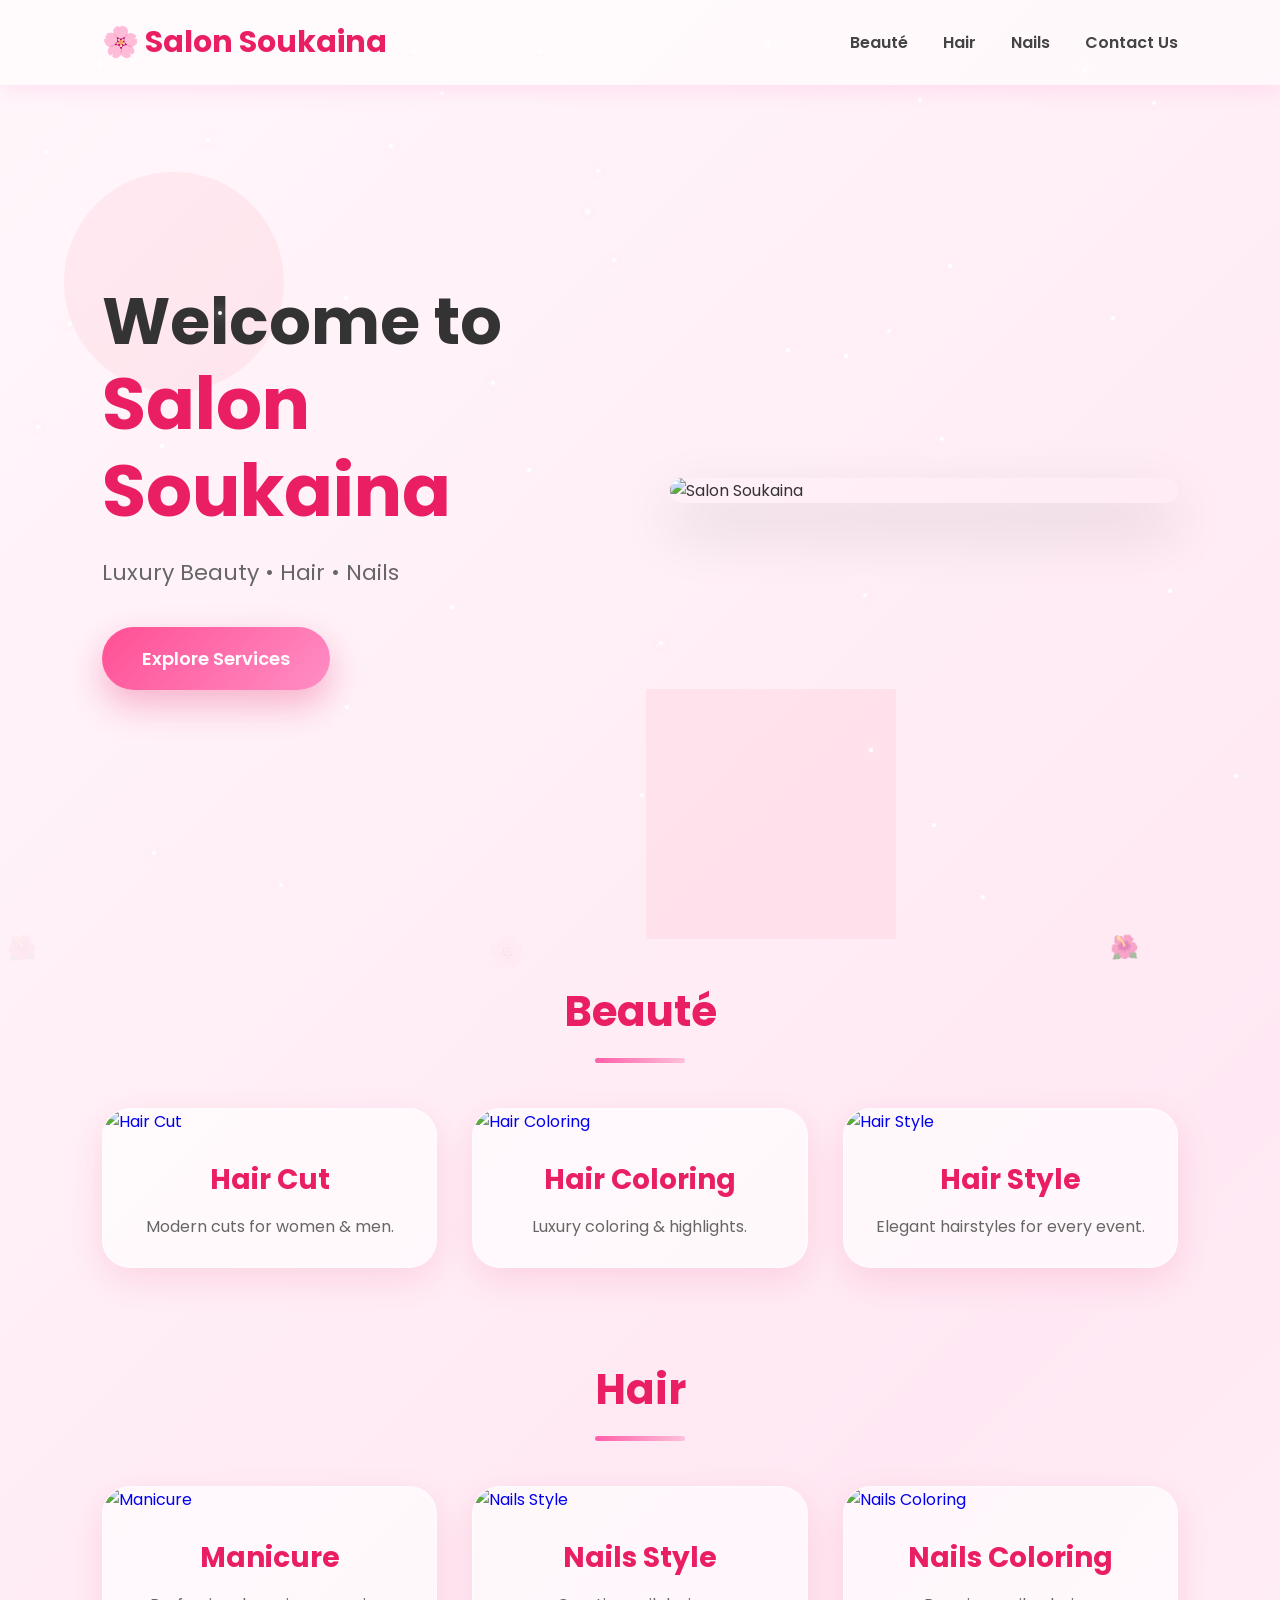
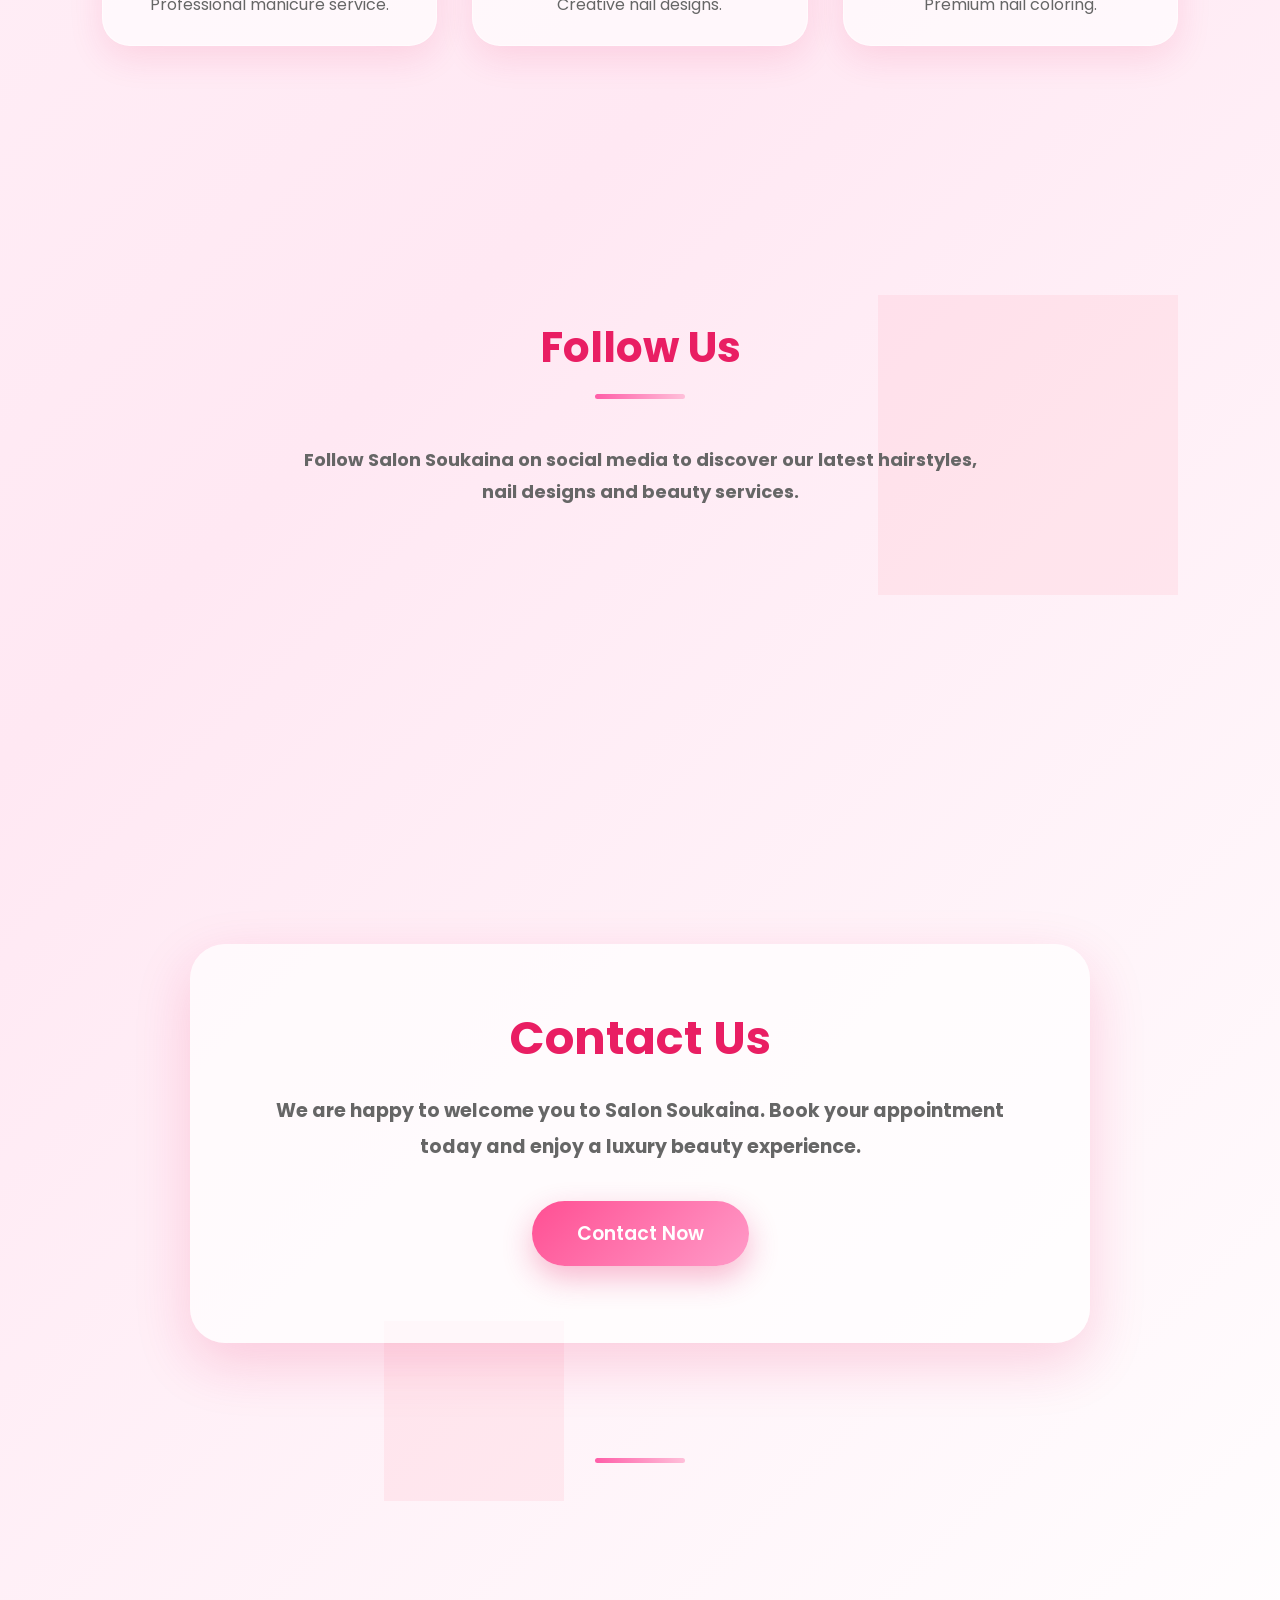
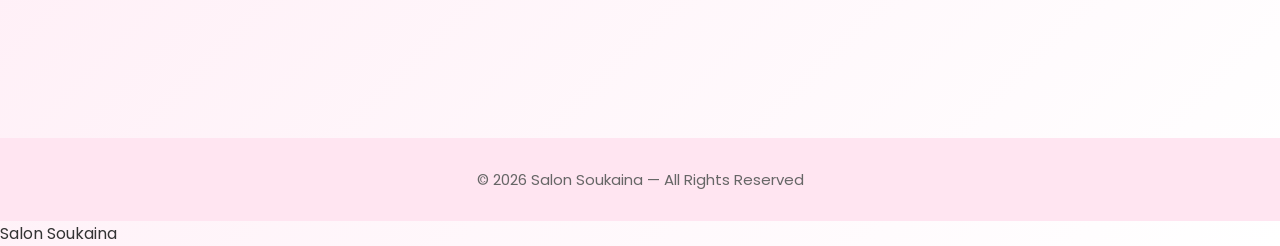
==== commit 36c1a26d: "Add files via upload" ====
--- a/index.html
+++ b/index.html
@@ -116,9 +116,9 @@
 
 <div class="cards">
 
-<a href="hair-cut.html" class="card">
-
-<img src="images/hair-cut.jpg" alt="Hair Cut">
+<a href="haircut.html" class="card">
+
+<img src="images/haircut.jpg" alt="Hair Cut">
 
 <div class="card-content">
 
@@ -130,9 +130,9 @@
 
 </a>
 
-<a href="hair-coloring.html" class="card">
-
-<img src="images/hair-coloring.jpg" alt="Hair Coloring">
+<a href="coloring.html" class="card">
+
+<img src="images/coloring.jpg" alt="Hair Coloring">
 
 <div class="card-content">
 
@@ -144,9 +144,9 @@
 
 </a>
 
-<a href="hair-style.html" class="card">
-
-<img src="images/hair-style.jpg" alt="Hair Style">
+<a href="hairstyle.html" class="card">
+
+<img src="images/hairstyle.jpg" alt="Hair Style">
 
 <div class="card-content">
 
@@ -188,9 +188,9 @@
 
 </a>
 
-<a href="nails-style.html" class="card">
-
-<img src="images/nails-style.jpg" alt="Nails Style">
+<a href="nails.html" class="card">
+
+<img src="images/nailsstyle.jpg" alt="Nails Style">
 
 <div class="card-content">
 
@@ -202,9 +202,9 @@
 
 </a>
 
-<a href="nails-coloring.html" class="card">
-
-<img src="images/nails-coloring.jpg" alt="Nails Coloring">
+<a href="nailscoloring.html" class="card">
+
+<img src="images/nailscoloring.jpg" alt="Nails Coloring">
 
 <div class="card-content">
 
